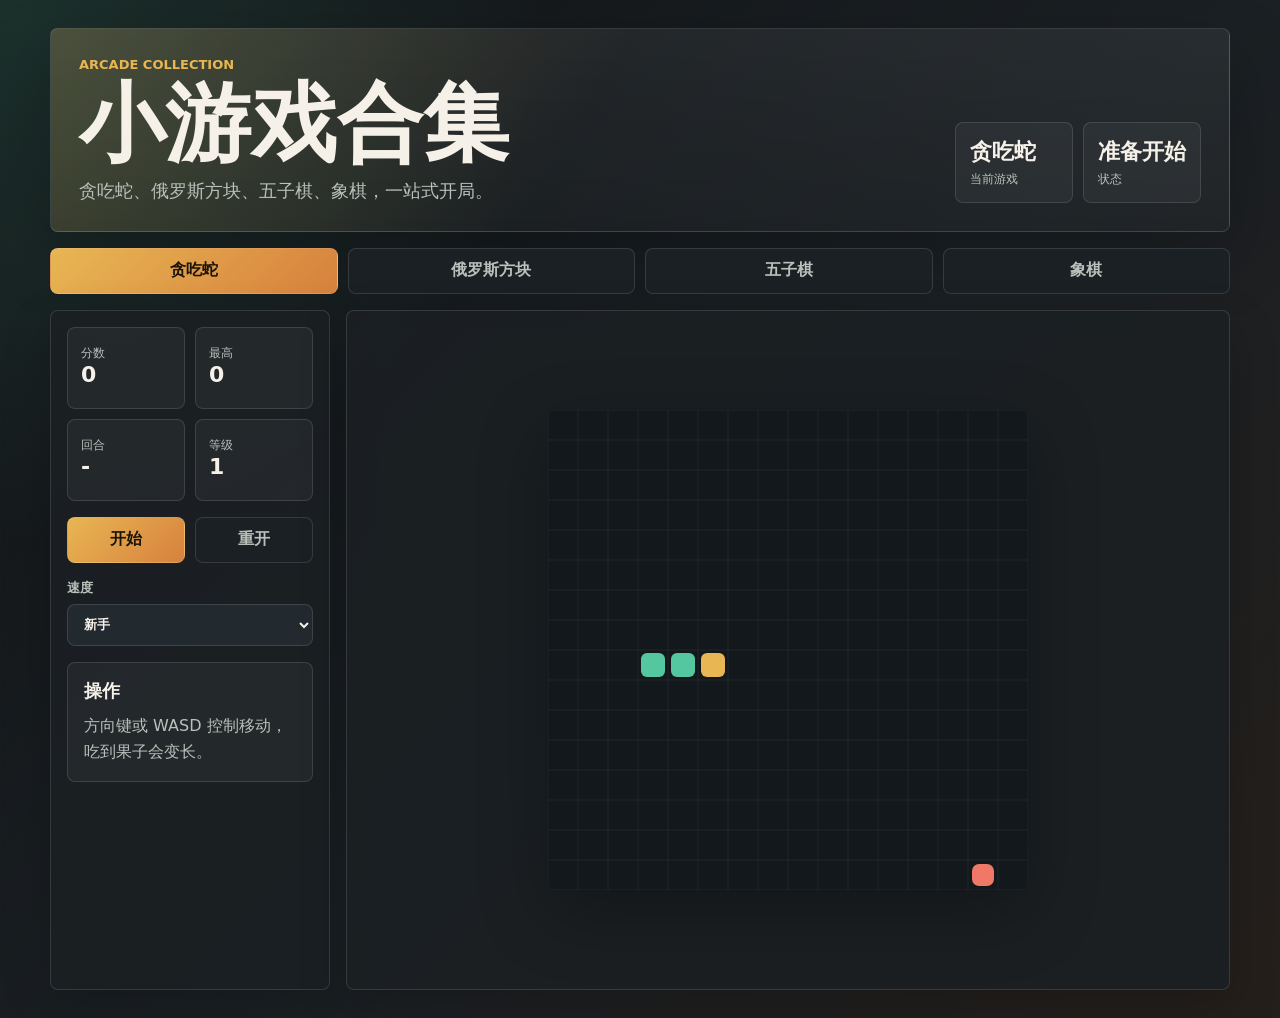
==== android/app/src/main/assets/index.html @ adc2804f "Build mini games Android APK workflow" ====
<!doctype html>
<html lang="zh-CN">
  <head>
    <meta charset="UTF-8" />
    <meta name="viewport" content="width=device-width, initial-scale=1.0" />
    <title>小游戏合集</title>
    <link rel="stylesheet" href="styles.css" />
  </head>
  <body>
    <div id="splash" class="splash">
      <img src="assets/logo.jpg" alt="应用 Logo" />
      <div class="splash-title">
        <span>润</span><span>杰</span><span>的</span><span>小</span><span>游</span><span>戏</span>
      </div>
    </div>

    <main class="app-shell">
      <section class="hero">
        <div>
          <p class="eyebrow">Arcade Collection</p>
          <h1>小游戏合集</h1>
          <p class="subtitle">贪吃蛇、俄罗斯方块、五子棋、象棋，一站式开局。</p>
        </div>
        <div class="hero-stats">
          <div><span id="gameLabel">贪吃蛇</span><small>当前游戏</small></div>
          <div><span id="statusLabel">准备开始</span><small>状态</small></div>
        </div>
      </section>

      <nav class="game-tabs" aria-label="游戏列表">
        <button class="tab active" data-game="snake">贪吃蛇</button>
        <button class="tab" data-game="tetris">俄罗斯方块</button>
        <button class="tab" data-game="gomoku">五子棋</button>
        <button class="tab" data-game="xiangqi">象棋</button>
      </nav>

      <section class="stage">
        <aside class="side-panel">
          <div class="score-grid">
            <div>
              <small>分数</small>
              <strong id="score">0</strong>
            </div>
            <div>
              <small>最高</small>
              <strong id="best">0</strong>
            </div>
            <div>
              <small>回合</small>
              <strong id="turn">-</strong>
            </div>
            <div>
              <small>等级</small>
              <strong id="level">1</strong>
            </div>
          </div>

          <div class="controls">
            <button id="startBtn" class="primary">开始</button>
            <button id="resetBtn">重开</button>
          </div>

          <div class="settings">
            <label id="speedControl">
              <span>速度</span>
              <select id="snakeSpeed">
                <option value="240" selected>新手</option>
                <option value="180">中速</option>
                <option value="125">高速</option>
                <option value="85">极限</option>
              </select>
            </label>
            <label id="modeControl">
              <span>模式</span>
              <select id="battleMode">
                <option value="human">双人对战</option>
                <option value="ai" selected>人机对战</option>
              </select>
            </label>
            <label id="difficultyControl">
              <span>难度</span>
              <select id="aiLevel">
                <option value="beginner">新手</option>
                <option value="medium" selected>中级</option>
                <option value="master">大师</option>
              </select>
            </label>
          </div>

          <div class="help">
            <h2 id="helpTitle">操作</h2>
            <p id="helpText">方向键或 WASD 控制移动，吃到果子会变长。</p>
          </div>
        </aside>

        <section class="game-area">
          <canvas id="snakeCanvas" width="480" height="480" class="game-canvas active"></canvas>
          <div id="tetrisWrap" class="tetris-wrap">
            <canvas id="tetrisCanvas" width="300" height="600" class="game-canvas"></canvas>
            <aside class="next-panel">
              <small>下一个</small>
              <canvas id="nextCanvas" width="150" height="150"></canvas>
            </aside>
          </div>
          <canvas id="gomokuCanvas" width="560" height="560" class="game-canvas"></canvas>
          <div id="xiangqiBoard" class="xiangqi-board" aria-label="中国象棋棋盘"></div>
          <button id="fallBtn" class="fall-btn">下落</button>
        </section>
      </section>
    </main>

    <div id="resultModal" class="modal" role="dialog" aria-modal="true" aria-labelledby="modalTitle">
      <div class="modal-card">
        <p class="eyebrow">本局结束</p>
        <h2 id="modalTitle">游戏结束</h2>
        <p id="modalMessage">本局已经无法继续进行。</p>
        <button id="modalRestart" class="primary">重开本局</button>
      </div>
    </div>

    <script src="vendor/xqwlight/position.js"></script>
    <script src="vendor/xqwlight/search.js"></script>
    <script src="vendor/xqwlight/book.js"></script>
    <script src="vendor/xqwlight/cchess.js"></script>
    <script src="app.js"></script>
  </body>
</html>
---- android/app/src/main/assets/styles.css ----
:root {
  color-scheme: dark;
  --bg: #111416;
  --panel: #1b2024;
  --panel-2: #232a2f;
  --text: #f5f1e8;
  --muted: #b9c1bb;
  --line: rgba(255, 255, 255, 0.12);
  --gold: #e8b653;
  --jade: #54c7a0;
  --coral: #ef7866;
  --ink: #151515;
}

* {
  box-sizing: border-box;
}

body {
  margin: 0;
  min-height: 100vh;
  font-family:
    Inter, "Microsoft YaHei", "PingFang SC", system-ui, -apple-system, sans-serif;
  background:
    radial-gradient(circle at top left, rgba(84, 199, 160, 0.16), transparent 34rem),
    linear-gradient(135deg, #111416 0%, #1b2024 55%, #251f1b 100%);
  color: var(--text);
}

.splash {
  position: fixed;
  inset: 0;
  z-index: 50;
  display: grid;
  place-items: center;
  align-content: center;
  gap: 22px;
  background: #111416;
  animation: splashExit 0.7s ease 5.3s forwards;
}

.splash img {
  width: min(46vw, 230px);
  aspect-ratio: 1;
  border-radius: 28px;
  object-fit: cover;
  opacity: 0;
  transform: scale(0.92);
  animation: logoAppear 2.6s ease forwards;
  box-shadow: 0 26px 90px rgba(0, 0, 0, 0.46);
}

.splash-title {
  display: flex;
  gap: 6px;
  font-size: clamp(28px, 8vw, 48px);
  font-weight: 950;
  color: var(--gold);
}

.splash-title span {
  opacity: 0;
  transform: translateY(56px) scale(0.92);
  animation: titleHop 0.72s cubic-bezier(0.2, 1.4, 0.28, 1) forwards;
}

.splash-title span:nth-child(1) { animation-delay: 2.25s; }
.splash-title span:nth-child(2) { animation-delay: 2.45s; }
.splash-title span:nth-child(3) { animation-delay: 2.65s; }
.splash-title span:nth-child(4) { animation-delay: 2.85s; }
.splash-title span:nth-child(5) { animation-delay: 3.05s; }
.splash-title span:nth-child(6) { animation-delay: 3.25s; }

@keyframes logoAppear {
  0% { opacity: 0; transform: scale(0.86); filter: blur(8px); }
  100% { opacity: 1; transform: scale(1); filter: blur(0); }
}

@keyframes titleHop {
  0% { opacity: 0; transform: translateY(56px) scale(0.92); }
  68% { opacity: 1; transform: translateY(-8px) scale(1.05); }
  100% { opacity: 1; transform: translateY(0) scale(1); }
}

@keyframes splashExit {
  to { opacity: 0; visibility: hidden; pointer-events: none; }
}

button {
  border: 0;
  color: inherit;
  font: inherit;
  cursor: pointer;
}

.app-shell {
  width: min(1180px, calc(100% - 32px));
  margin: 0 auto;
  padding: 28px 0;
}

.hero {
  display: flex;
  align-items: end;
  justify-content: space-between;
  gap: 24px;
  min-height: 176px;
  padding: 28px;
  border: 1px solid var(--line);
  border-radius: 8px;
  background:
    linear-gradient(120deg, rgba(232, 182, 83, 0.18), transparent 45%),
    linear-gradient(180deg, rgba(255, 255, 255, 0.06), rgba(255, 255, 255, 0.02));
  box-shadow: 0 24px 70px rgba(0, 0, 0, 0.24);
}

.eyebrow {
  margin: 0 0 10px;
  color: var(--gold);
  font-size: 13px;
  font-weight: 800;
  text-transform: uppercase;
}

h1 {
  margin: 0;
  font-size: clamp(42px, 8vw, 86px);
  line-height: 0.96;
}

.subtitle {
  max-width: 620px;
  margin: 14px 0 0;
  color: var(--muted);
  font-size: 18px;
}

.hero-stats {
  display: grid;
  grid-template-columns: repeat(2, minmax(118px, 1fr));
  gap: 10px;
}

.hero-stats div,
.score-grid div,
.help {
  border: 1px solid var(--line);
  border-radius: 8px;
  background: rgba(255, 255, 255, 0.045);
}

.hero-stats div {
  padding: 14px;
}

.hero-stats span,
.score-grid strong {
  display: block;
  font-size: 22px;
  font-weight: 850;
}

small {
  display: block;
  margin-top: 4px;
  color: var(--muted);
  font-size: 12px;
}

.game-tabs {
  display: grid;
  grid-template-columns: repeat(4, 1fr);
  gap: 10px;
  margin: 16px 0;
}

.tab,
.controls button {
  min-height: 46px;
  border: 1px solid var(--line);
  border-radius: 8px;
  background: var(--panel);
  color: var(--muted);
  font-weight: 750;
  transition: transform 0.16s ease, background 0.16s ease, color 0.16s ease;
}

.tab:hover,
.controls button:hover {
  transform: translateY(-1px);
  color: var(--text);
}

.tab.active,
.controls .primary {
  background: linear-gradient(135deg, var(--gold), #d7813d);
  color: #1b1408;
}

.stage {
  display: grid;
  grid-template-columns: 280px 1fr;
  gap: 16px;
  align-items: stretch;
}

.side-panel,
.game-area {
  border: 1px solid var(--line);
  border-radius: 8px;
  background: rgba(27, 32, 36, 0.86);
  box-shadow: 0 18px 50px rgba(0, 0, 0, 0.2);
}

.side-panel {
  padding: 16px;
}

.score-grid {
  display: grid;
  grid-template-columns: repeat(2, 1fr);
  gap: 10px;
}

.score-grid div {
  min-height: 82px;
  padding: 13px;
}

.controls {
  display: grid;
  grid-template-columns: 1fr 1fr;
  gap: 10px;
  margin: 16px 0;
}

.settings {
  display: grid;
  gap: 10px;
  margin-bottom: 16px;
}

.settings label {
  display: grid;
  gap: 7px;
  color: var(--muted);
  font-size: 13px;
  font-weight: 750;
}

.settings select {
  width: 100%;
  min-height: 42px;
  border: 1px solid var(--line);
  border-radius: 8px;
  background: var(--panel-2);
  color: var(--text);
  padding: 0 12px;
  font: inherit;
}

.settings .hidden {
  display: none;
}

.help {
  padding: 16px;
}

.help h2 {
  margin: 0 0 10px;
  font-size: 18px;
}

.help p {
  margin: 0;
  color: var(--muted);
  line-height: 1.65;
}

.game-area {
  position: relative;
  display: grid;
  place-items: center;
  min-height: 680px;
  padding: 22px;
  overflow: auto;
}

.fall-btn {
  display: none;
  position: absolute;
  right: 24px;
  bottom: 24px;
  min-width: 86px;
  min-height: 52px;
  border-radius: 8px;
  background: linear-gradient(135deg, var(--jade), #2e9d80);
  color: #081713;
  font-weight: 900;
  box-shadow: 0 14px 34px rgba(0, 0, 0, 0.28);
}

.fall-btn.show {
  display: block;
}

.game-canvas {
  display: none;
  max-width: 100%;
  height: auto;
  border-radius: 8px;
  background: #101416;
  box-shadow: inset 0 0 0 1px var(--line), 0 22px 70px rgba(0, 0, 0, 0.28);
}

.game-canvas.active,
.xiangqi-board.active,
.tetris-wrap.active {
  display: block;
}

.tetris-wrap {
  display: none;
  grid-template-columns: auto 170px;
  gap: 18px;
  align-items: start;
}

.tetris-wrap.active {
  display: grid;
}

.tetris-wrap .game-canvas {
  display: block;
}

.next-panel {
  border: 1px solid var(--line);
  border-radius: 8px;
  background: rgba(255, 255, 255, 0.045);
  padding: 14px;
}

.next-panel small {
  margin: 0 0 10px;
  color: var(--gold);
  font-weight: 850;
}

#nextCanvas {
  width: 100%;
  height: auto;
  border-radius: 8px;
  background: #101416;
  box-shadow: inset 0 0 0 1px var(--line);
}

.xiangqi-board {
  display: none;
  position: relative;
  width: min(640px, 88vw);
  aspect-ratio: 9 / 10;
  border: 3px solid #4a2a17;
  border-radius: 8px;
  background: #d7a35d;
  box-shadow: inset 0 0 0 8px rgba(93, 50, 22, 0.12), 0 24px 70px rgba(0, 0, 0, 0.24);
}

.x-line {
  position: absolute;
  background: rgba(64, 35, 18, 0.72);
  pointer-events: none;
}

.x-river {
  position: absolute;
  left: 0;
  right: 0;
  top: 45%;
  height: 10%;
  display: grid;
  place-items: center;
  color: rgba(72, 37, 17, 0.56);
  font-size: clamp(22px, 5vw, 42px);
  font-weight: 900;
  pointer-events: none;
}

.piece {
  position: absolute;
  display: grid;
  place-items: center;
  width: 8.5%;
  aspect-ratio: 1;
  transform: translate(-50%, -50%);
  border-radius: 50%;
  border: 2px solid #5b321c;
  background: #f6ddaf;
  color: #1c1712;
  font-size: clamp(16px, 3.4vw, 28px);
  font-weight: 900;
  box-shadow: 0 5px 0 rgba(81, 43, 20, 0.35), 0 14px 26px rgba(35, 20, 12, 0.2);
}

.piece.red {
  color: #c92620;
}

.piece.selected {
  outline: 4px solid rgba(84, 199, 160, 0.88);
}

.modal {
  position: fixed;
  inset: 0;
  z-index: 20;
  display: none;
  place-items: center;
  padding: 22px;
  background: rgba(10, 12, 14, 0.72);
  backdrop-filter: blur(10px);
}

.modal.show {
  display: grid;
}

.modal-card {
  width: min(420px, 100%);
  border: 1px solid var(--line);
  border-radius: 8px;
  background: linear-gradient(180deg, #232a2f, #171b1f);
  padding: 26px;
  box-shadow: 0 28px 90px rgba(0, 0, 0, 0.42);
  text-align: center;
}

.modal-card h2 {
  margin: 6px 0 12px;
  font-size: 32px;
}

.modal-card p {
  margin: 0 0 18px;
  color: var(--muted);
  line-height: 1.65;
}

.modal-card button {
  width: 100%;
  min-height: 48px;
  border-radius: 8px;
  background: linear-gradient(135deg, var(--gold), #d7813d);
  color: #1b1408;
  font-weight: 850;
}

@media (max-width: 860px) {
  .app-shell {
    width: min(100% - 20px, 680px);
    padding: 10px 0 20px;
  }

  .hero,
  .stage {
    grid-template-columns: 1fr;
  }

  .hero {
    display: block;
    padding: 22px;
  }

  .hero-stats {
    margin-top: 18px;
  }

  .game-tabs {
    grid-template-columns: repeat(2, 1fr);
  }

  .game-area {
    min-height: 420px;
    padding: 12px;
  }

  .fall-btn {
    right: 16px;
    bottom: 16px;
  }

  .tetris-wrap {
    grid-template-columns: 1fr;
  }

  .next-panel {
    width: min(180px, 100%);
    margin: 0 auto;
  }
}
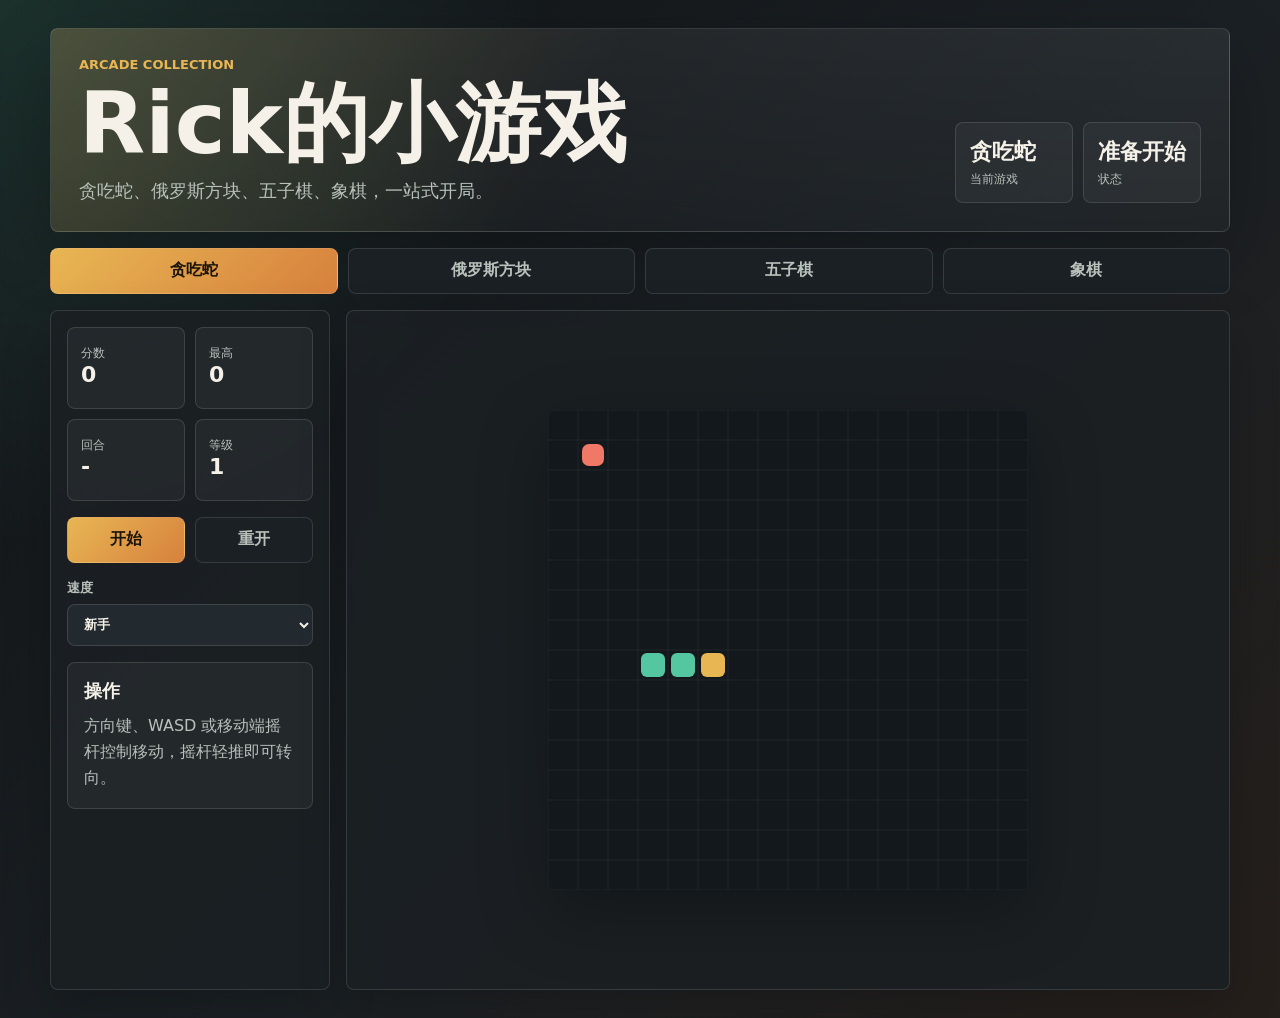
==== commit e4157a9b: "Improve mobile controls and xiangqi board" ====
--- a/android/app/src/main/assets/index.html
+++ b/android/app/src/main/assets/index.html
@@ -3,14 +3,16 @@
   <head>
     <meta charset="UTF-8" />
     <meta name="viewport" content="width=device-width, initial-scale=1.0" />
-    <title>小游戏合集</title>
+    <title>Rick的小游戏</title>
     <link rel="stylesheet" href="styles.css" />
   </head>
   <body>
     <div id="splash" class="splash">
-      <img src="assets/logo.jpg" alt="应用 Logo" />
+      <div class="splash-logo-wrap">
+        <img src="assets/logo.jpg" alt="Rick的小游戏 Logo" />
+      </div>
       <div class="splash-title">
-        <span>润</span><span>杰</span><span>的</span><span>小</span><span>游</span><span>戏</span>
+        <span>R</span><span>i</span><span>c</span><span>k</span><span>的</span><span>小游戏</span>
       </div>
     </div>
 
@@ -18,7 +20,7 @@
       <section class="hero">
         <div>
           <p class="eyebrow">Arcade Collection</p>
-          <h1>小游戏合集</h1>
+          <h1>Rick的小游戏</h1>
           <p class="subtitle">贪吃蛇、俄罗斯方块、五子棋、象棋，一站式开局。</p>
         </div>
         <div class="hero-stats">
@@ -89,7 +91,7 @@
 
           <div class="help">
             <h2 id="helpTitle">操作</h2>
-            <p id="helpText">方向键或 WASD 控制移动，吃到果子会变长。</p>
+            <p id="helpText">方向键、WASD 或摇杆控制移动，吃到果子会变长。</p>
           </div>
         </aside>
 
@@ -104,7 +106,18 @@
           </div>
           <canvas id="gomokuCanvas" width="560" height="560" class="game-canvas"></canvas>
           <div id="xiangqiBoard" class="xiangqi-board" aria-label="中国象棋棋盘"></div>
-          <button id="fallBtn" class="fall-btn">下落</button>
+
+          <div id="snakeStick" class="joystick" aria-label="贪吃蛇方向摇杆">
+            <div class="joystick-base">
+              <div id="joystickKnob" class="joystick-knob"></div>
+            </div>
+          </div>
+
+          <div id="tetrisControls" class="tetris-controls" aria-label="俄罗斯方块移动控制">
+            <button id="tetrisLeft" type="button">左</button>
+            <button id="fallBtn" type="button">下落</button>
+            <button id="tetrisRight" type="button">右</button>
+          </div>
         </section>
       </section>
     </main>
--- a/android/app/src/main/assets/styles.css
+++ b/android/app/src/main/assets/styles.css
@@ -34,28 +34,39 @@
   display: grid;
   place-items: center;
   align-content: center;
-  gap: 22px;
-  background: #111416;
+  gap: 18px;
+  background: #fff;
   animation: splashExit 0.7s ease 5.3s forwards;
 }
 
-.splash img {
+.splash-logo-wrap {
   width: min(46vw, 230px);
   aspect-ratio: 1;
-  border-radius: 28px;
-  object-fit: cover;
+  display: grid;
+  place-items: center;
+  border-radius: 30px;
+  background: #fff;
   opacity: 0;
   transform: scale(0.92);
   animation: logoAppear 2.6s ease forwards;
-  box-shadow: 0 26px 90px rgba(0, 0, 0, 0.46);
+  box-shadow: 0 18px 52px rgba(22, 24, 28, 0.08);
+}
+
+.splash img {
+  width: 100%;
+  height: 100%;
+  border-radius: 28px;
+  object-fit: cover;
 }
 
 .splash-title {
   display: flex;
-  gap: 6px;
-  font-size: clamp(28px, 8vw, 48px);
+  align-items: baseline;
+  gap: 5px;
+  font-size: clamp(28px, 8vw, 46px);
   font-weight: 950;
-  color: var(--gold);
+  color: #16181c;
+  letter-spacing: 0;
 }
 
 .splash-title span {
@@ -288,21 +299,84 @@
 }
 
 .fall-btn {
+  min-width: 88px;
+}
+
+.joystick,
+.tetris-controls {
   display: none;
+  min-width: 86px;
+}
+
+.joystick.show {
+  display: grid;
+}
+
+.joystick {
   position: absolute;
-  right: 24px;
+  left: 24px;
   bottom: 24px;
-  min-width: 86px;
+  width: 126px;
+  aspect-ratio: 1;
+  place-items: center;
+  touch-action: none;
+  user-select: none;
+}
+
+.joystick-base {
+  position: relative;
+  width: 112px;
+  aspect-ratio: 1;
+  border: 1px solid rgba(255, 255, 255, 0.28);
+  border-radius: 50%;
+  background:
+    radial-gradient(circle at 50% 50%, rgba(255, 255, 255, 0.18), rgba(255, 255, 255, 0.05) 62%, rgba(255, 255, 255, 0.12));
+  box-shadow: 0 16px 36px rgba(0, 0, 0, 0.34);
+  backdrop-filter: blur(10px);
+}
+
+.joystick-knob {
+  position: absolute;
+  left: 50%;
+  top: 50%;
+  width: 48px;
+  aspect-ratio: 1;
+  border-radius: 50%;
+  transform: translate(-50%, -50%);
+  background: linear-gradient(135deg, var(--gold), #f6d48a);
+  box-shadow: 0 8px 18px rgba(0, 0, 0, 0.28);
+  transition: transform 0.08s ease;
+}
+
+.tetris-controls.show {
+  display: grid;
+}
+
+.tetris-controls {
+  position: absolute;
+  left: 50%;
+  bottom: 18px;
+  transform: translateX(-50%);
+  grid-template-columns: repeat(3, minmax(74px, 1fr));
+  gap: 10px;
+  width: min(320px, calc(100% - 28px));
+}
+
+.tetris-controls button {
   min-height: 52px;
   border-radius: 8px;
+  background: rgba(255, 255, 255, 0.12);
+  color: #081713;
+  color: var(--text);
+  font-weight: 900;
+  border: 1px solid rgba(255, 255, 255, 0.18);
+  box-shadow: 0 14px 34px rgba(0, 0, 0, 0.28);
+  backdrop-filter: blur(10px);
+}
+
+.tetris-controls #fallBtn {
   background: linear-gradient(135deg, var(--jade), #2e9d80);
   color: #081713;
-  font-weight: 900;
-  box-shadow: 0 14px 34px rgba(0, 0, 0, 0.28);
-}
-
-.fall-btn.show {
-  display: block;
 }
 
 .game-canvas {
@@ -361,29 +435,38 @@
   position: relative;
   width: min(640px, 88vw);
   aspect-ratio: 9 / 10;
-  border: 3px solid #4a2a17;
-  border-radius: 8px;
-  background: #d7a35d;
-  box-shadow: inset 0 0 0 8px rgba(93, 50, 22, 0.12), 0 24px 70px rgba(0, 0, 0, 0.24);
+  border: 5px solid #2e2118;
+  border-radius: 8px;
+  background:
+    linear-gradient(90deg, rgba(255, 228, 156, 0.22), transparent 9%, transparent 91%, rgba(102, 63, 29, 0.18)),
+    linear-gradient(180deg, #e5b86c, #d9a157 48%, #e2ae62);
+  box-shadow:
+    inset 0 0 0 9px rgba(85, 48, 22, 0.12),
+    inset 0 0 42px rgba(90, 52, 18, 0.18),
+    0 24px 70px rgba(0, 0, 0, 0.24);
+  overflow: visible;
 }
 
 .x-line {
   position: absolute;
-  background: rgba(64, 35, 18, 0.72);
+  background: rgba(69, 42, 22, 0.78);
   pointer-events: none;
 }
 
 .x-river {
   position: absolute;
-  left: 0;
-  right: 0;
+  left: 7%;
+  right: 7%;
   top: 45%;
   height: 10%;
   display: grid;
   place-items: center;
-  color: rgba(72, 37, 17, 0.56);
-  font-size: clamp(22px, 5vw, 42px);
+  border-top: 4px solid rgba(69, 42, 22, 0.72);
+  border-bottom: 4px solid rgba(69, 42, 22, 0.72);
+  color: rgba(89, 54, 26, 0.52);
+  font-size: clamp(22px, 5vw, 40px);
   font-weight: 900;
+  letter-spacing: 0;
   pointer-events: none;
 }
 
@@ -391,16 +474,18 @@
   position: absolute;
   display: grid;
   place-items: center;
-  width: 8.5%;
+  width: clamp(32px, 8.1%, 58px);
   aspect-ratio: 1;
   transform: translate(-50%, -50%);
   border-radius: 50%;
-  border: 2px solid #5b321c;
-  background: #f6ddaf;
+  border: 4px solid #6f3d20;
+  background: radial-gradient(circle at 35% 28%, #fff2c6, #f2d18e 70%, #d9a962);
   color: #1c1712;
-  font-size: clamp(16px, 3.4vw, 28px);
+  font-size: clamp(17px, 3.3vw, 28px);
   font-weight: 900;
-  box-shadow: 0 5px 0 rgba(81, 43, 20, 0.35), 0 14px 26px rgba(35, 20, 12, 0.2);
+  box-shadow: 0 5px 0 rgba(68, 36, 18, 0.5), 0 13px 24px rgba(35, 20, 12, 0.28);
+  z-index: 2;
+  touch-action: manipulation;
 }
 
 .piece.red {
@@ -408,7 +493,8 @@
 }
 
 .piece.selected {
-  outline: 4px solid rgba(84, 199, 160, 0.88);
+  outline: 4px solid rgba(84, 199, 160, 0.92);
+  outline-offset: 3px;
 }
 
 .modal {
@@ -485,9 +571,18 @@
     padding: 12px;
   }
 
-  .fall-btn {
-    right: 16px;
-    bottom: 16px;
+  .joystick {
+    left: 14px;
+    bottom: 14px;
+    width: 110px;
+  }
+
+  .joystick-base {
+    width: 100px;
+  }
+
+  .joystick-knob {
+    width: 42px;
   }
 
   .tetris-wrap {
@@ -498,4 +593,15 @@
     width: min(180px, 100%);
     margin: 0 auto;
   }
-}
+
+  .xiangqi-board {
+    width: min(94vw, 620px);
+  }
+}
+
+@media (pointer: fine) and (min-width: 861px) {
+  .joystick.show,
+  .tetris-controls.show {
+    display: none;
+  }
+}
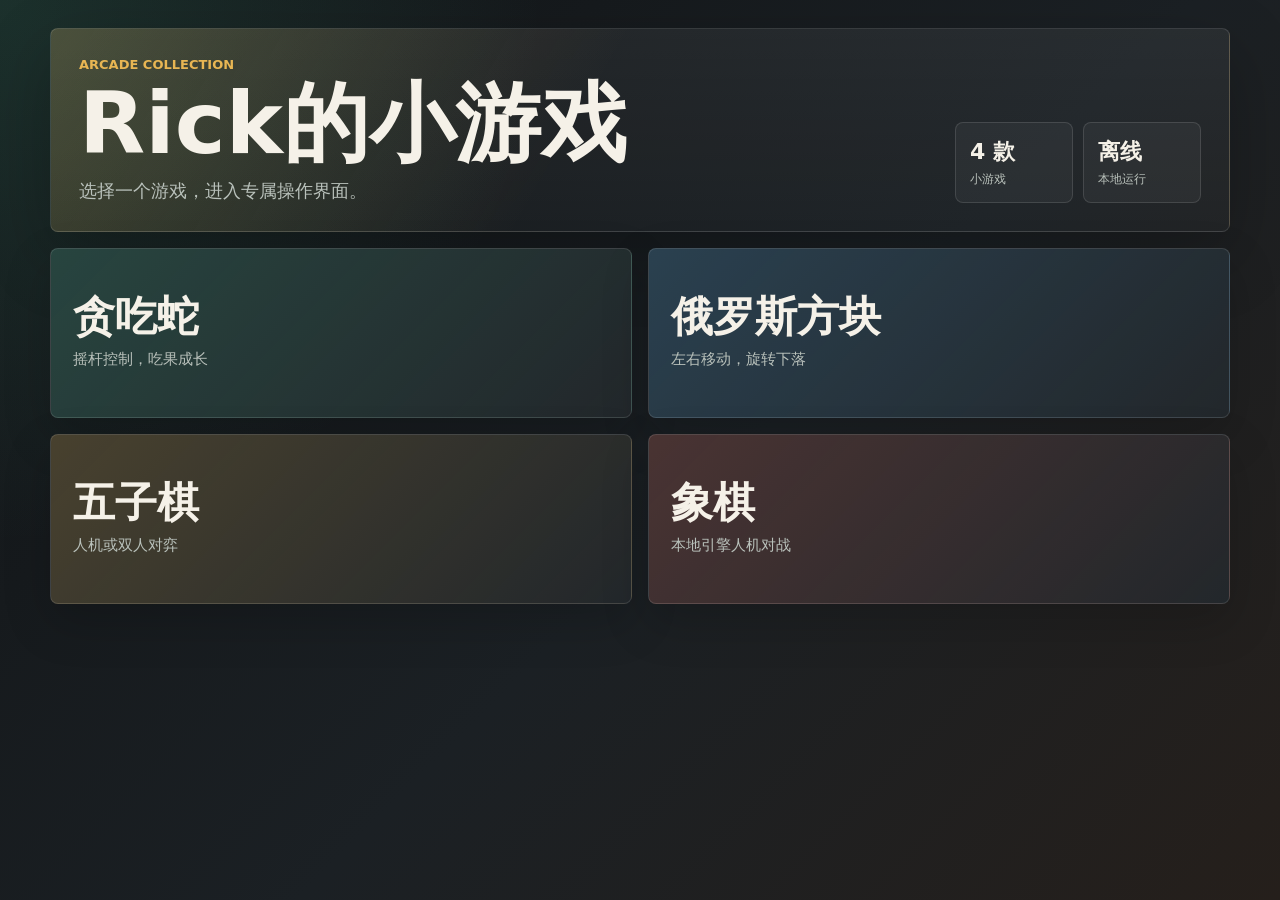
==== commit 7cdaf918: "Split Android app into home and game screens" ====
--- a/android/app/src/main/assets/index.html
+++ b/android/app/src/main/assets/index.html
@@ -17,10 +17,53 @@
     </div>
 
     <main class="app-shell">
-      <section class="hero">
+      <section id="homeScreen" class="home-screen active">
+        <section class="hero">
+          <div>
+            <p class="eyebrow">Arcade Collection</p>
+            <h1>Rick的小游戏</h1>
+            <p class="subtitle">选择一个游戏，进入专属操作界面。</p>
+          </div>
+          <div class="hero-stats">
+            <div><span>4 款</span><small>小游戏</small></div>
+            <div><span>离线</span><small>本地运行</small></div>
+          </div>
+        </section>
+
+        <section class="game-menu" aria-label="游戏大厅">
+          <button class="game-choice snake-choice" data-game="snake">
+            <strong>贪吃蛇</strong>
+            <span>摇杆控制，吃果成长</span>
+          </button>
+          <button class="game-choice tetris-choice" data-game="tetris">
+            <strong>俄罗斯方块</strong>
+            <span>左右移动，旋转下落</span>
+          </button>
+          <button class="game-choice gomoku-choice" data-game="gomoku">
+            <strong>五子棋</strong>
+            <span>人机或双人对弈</span>
+          </button>
+          <button class="game-choice xiangqi-choice" data-game="xiangqi">
+            <strong>象棋</strong>
+            <span>本地引擎人机对战</span>
+          </button>
+        </section>
+      </section>
+
+      <section id="gameScreen" class="game-screen">
+        <section class="game-header">
+          <button id="backHomeBtn" class="back-btn" type="button">返回主界面</button>
+          <div>
+            <p class="eyebrow">Now Playing</p>
+            <h1 id="gameTitle">贪吃蛇</h1>
+          </div>
+          <button id="topResetBtn" class="back-btn" type="button">重开</button>
+        </section>
+
+        <section class="hero compact-hero">
         <div>
           <p class="eyebrow">Arcade Collection</p>
-          <h1>Rick的小游戏</h1>
+          <h1>游戏状态</h1>
           <p class="subtitle">贪吃蛇、俄罗斯方块、五子棋、象棋，一站式开局。</p>
         </div>
         <div class="hero-stats">
@@ -28,13 +71,6 @@
           <div><span id="statusLabel">准备开始</span><small>状态</small></div>
         </div>
       </section>
-
-      <nav class="game-tabs" aria-label="游戏列表">
-        <button class="tab active" data-game="snake">贪吃蛇</button>
-        <button class="tab" data-game="tetris">俄罗斯方块</button>
-        <button class="tab" data-game="gomoku">五子棋</button>
-        <button class="tab" data-game="xiangqi">象棋</button>
-      </nav>
 
       <section class="stage">
         <aside class="side-panel">
@@ -120,6 +156,7 @@
           </div>
         </section>
       </section>
+      </section>
     </main>
 
     <div id="resultModal" class="modal" role="dialog" aria-modal="true" aria-labelledby="modalTitle">
--- a/android/app/src/main/assets/styles.css
+++ b/android/app/src/main/assets/styles.css
@@ -108,6 +108,95 @@
   width: min(1180px, calc(100% - 32px));
   margin: 0 auto;
   padding: 28px 0;
+}
+
+.home-screen,
+.game-screen {
+  display: none;
+}
+
+.home-screen.active,
+.game-screen.active {
+  display: block;
+}
+
+.game-menu {
+  display: grid;
+  grid-template-columns: repeat(2, minmax(0, 1fr));
+  gap: 16px;
+  margin-top: 16px;
+}
+
+.game-choice {
+  min-height: 170px;
+  border: 1px solid var(--line);
+  border-radius: 8px;
+  background:
+    linear-gradient(135deg, rgba(255, 255, 255, 0.08), rgba(255, 255, 255, 0.02)),
+    var(--panel);
+  color: var(--text);
+  padding: 22px;
+  text-align: left;
+  box-shadow: 0 18px 48px rgba(0, 0, 0, 0.18);
+  transition: transform 0.16s ease, border-color 0.16s ease, background 0.16s ease;
+}
+
+.game-choice:hover {
+  transform: translateY(-2px);
+  border-color: rgba(232, 182, 83, 0.62);
+}
+
+.game-choice strong {
+  display: block;
+  font-size: clamp(24px, 5vw, 42px);
+  line-height: 1;
+}
+
+.game-choice span {
+  display: block;
+  margin-top: 12px;
+  color: var(--muted);
+  font-size: 15px;
+}
+
+.snake-choice { background: linear-gradient(135deg, rgba(84, 199, 160, 0.22), rgba(255, 255, 255, 0.03)), var(--panel); }
+.tetris-choice { background: linear-gradient(135deg, rgba(102, 194, 255, 0.2), rgba(255, 255, 255, 0.03)), var(--panel); }
+.gomoku-choice { background: linear-gradient(135deg, rgba(232, 182, 83, 0.22), rgba(255, 255, 255, 0.03)), var(--panel); }
+.xiangqi-choice { background: linear-gradient(135deg, rgba(239, 120, 102, 0.22), rgba(255, 255, 255, 0.03)), var(--panel); }
+
+.game-header {
+  display: grid;
+  grid-template-columns: 140px 1fr 100px;
+  align-items: center;
+  gap: 12px;
+  margin-bottom: 12px;
+}
+
+.game-header h1 {
+  font-size: clamp(30px, 6vw, 56px);
+  text-align: center;
+}
+
+.game-header .eyebrow {
+  text-align: center;
+}
+
+.back-btn {
+  min-height: 46px;
+  border: 1px solid var(--line);
+  border-radius: 8px;
+  background: var(--panel);
+  color: var(--text);
+  font-weight: 850;
+}
+
+.compact-hero {
+  min-height: 116px;
+  padding: 18px 22px;
+}
+
+.compact-hero h1 {
+  font-size: clamp(28px, 5vw, 44px);
 }
 
 .hero {
@@ -548,6 +637,38 @@
     padding: 10px 0 20px;
   }
 
+  .game-menu {
+    grid-template-columns: 1fr;
+    gap: 12px;
+  }
+
+  .game-choice {
+    min-height: 118px;
+    padding: 18px;
+  }
+
+  .game-header {
+    grid-template-columns: 1fr 1fr;
+    gap: 10px;
+  }
+
+  .game-header div {
+    grid-column: 1 / -1;
+    grid-row: 1;
+  }
+
+  .game-header h1 {
+    font-size: 34px;
+  }
+
+  .back-btn {
+    grid-row: 2;
+  }
+
+  .compact-hero {
+    display: none;
+  }
+
   .hero,
   .stage {
     grid-template-columns: 1fr;
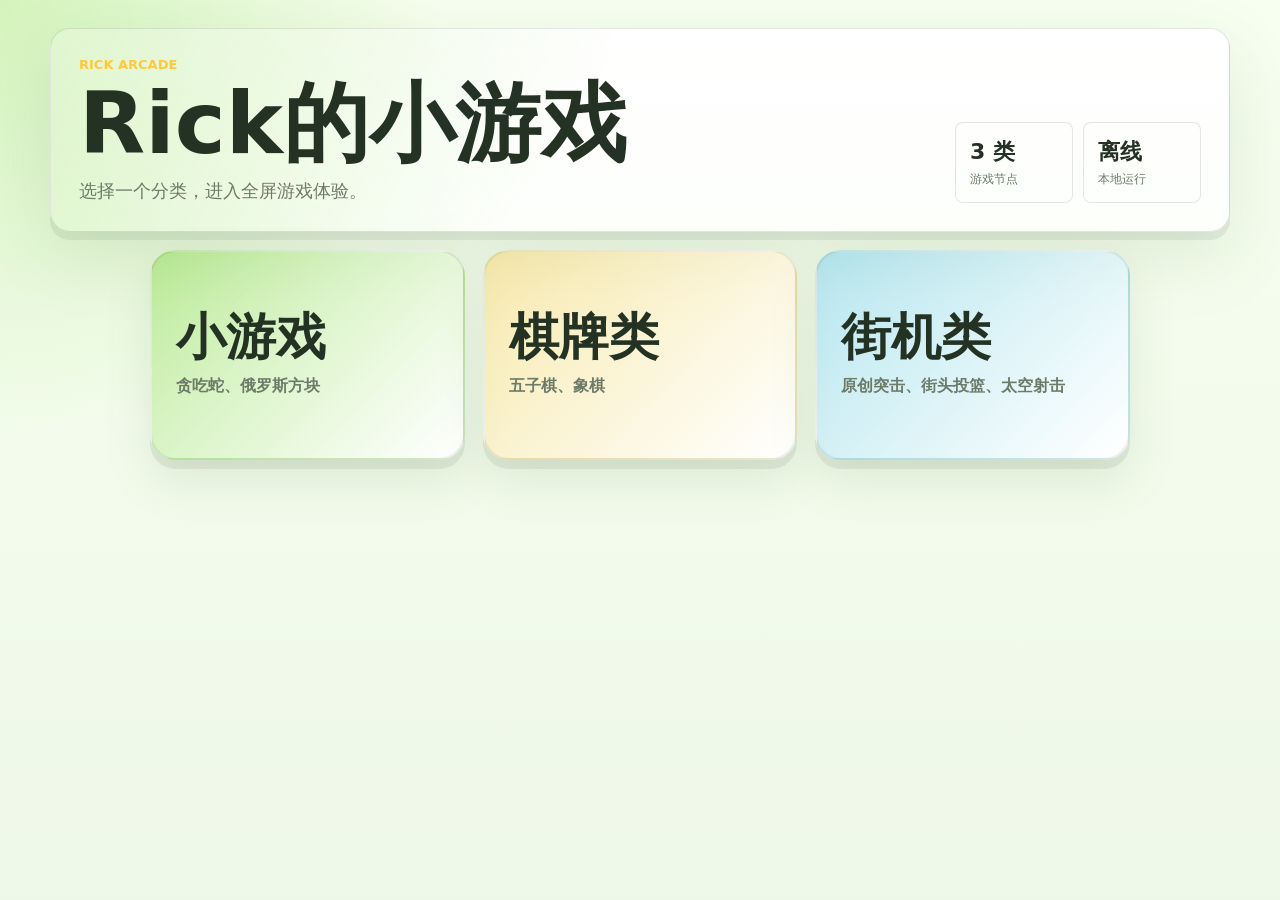
==== commit d1267f6a: "Redesign app flow and category-specific controls" ====
--- a/android/app/src/main/assets/index.html
+++ b/android/app/src/main/assets/index.html
@@ -9,127 +9,92 @@
   <body>
     <div id="splash" class="splash">
       <div class="splash-logo-wrap">
-        <img src="assets/logo.jpg" alt="Rick的小游戏 Logo" />
-      </div>
-      <div class="splash-title">
-        <span>R</span><span>i</span><span>c</span><span>k</span><span>的</span><span>小游戏</span>
+        <img src="assets/logo-transparent.png" alt="Rick的小游戏 Logo" />
       </div>
     </div>
 
     <main class="app-shell">
       <section id="homeScreen" class="home-screen active">
-        <section class="hero">
+        <section class="hero home-hero">
           <div>
-            <p class="eyebrow">Arcade Collection</p>
+            <p class="eyebrow">Rick Arcade</p>
             <h1>Rick的小游戏</h1>
-            <p class="subtitle">选择一个游戏，进入专属操作界面。</p>
+            <p class="subtitle">选择一个分类，进入全屏游戏体验。</p>
           </div>
           <div class="hero-stats">
-            <div><span>4 款</span><small>小游戏</small></div>
+            <div><span>3 类</span><small>游戏节点</small></div>
             <div><span>离线</span><small>本地运行</small></div>
           </div>
         </section>
 
-        <section class="game-menu" aria-label="游戏大厅">
-          <button class="game-choice snake-choice" data-game="snake">
+        <section class="category-menu" aria-label="游戏分类">
+          <button class="category-card mini-card" data-category="mini">
+            <strong>小游戏</strong>
+            <span>贪吃蛇、俄罗斯方块</span>
+          </button>
+          <button class="category-card board-card" data-category="board">
+            <strong>棋牌类</strong>
+            <span>五子棋、象棋</span>
+          </button>
+          <button class="category-card arcade-card" data-category="arcade">
+            <strong>街机类</strong>
+            <span>原创突击、街头投篮、太空射击</span>
+          </button>
+        </section>
+      </section>
+
+      <section id="libraryScreen" class="library-screen">
+        <header class="library-header">
+          <button id="libraryBackBtn" class="ghost-btn" type="button">返回主页</button>
+          <div>
+            <p class="eyebrow">Choose Game</p>
+            <h1 id="categoryTitle">小游戏</h1>
+          </div>
+        </header>
+        <section id="gameMenu" class="game-menu" aria-label="游戏列表">
+          <button class="game-choice snake-choice" data-game="snake" data-category="mini">
             <strong>贪吃蛇</strong>
             <span>摇杆控制，吃果成长</span>
           </button>
-          <button class="game-choice tetris-choice" data-game="tetris">
+          <button class="game-choice tetris-choice" data-game="tetris" data-category="mini">
             <strong>俄罗斯方块</strong>
             <span>左右移动，旋转下落</span>
           </button>
-          <button class="game-choice gomoku-choice" data-game="gomoku">
+          <button class="game-choice gomoku-choice" data-game="gomoku" data-category="board">
             <strong>五子棋</strong>
             <span>人机或双人对弈</span>
           </button>
-          <button class="game-choice xiangqi-choice" data-game="xiangqi">
+          <button class="game-choice xiangqi-choice" data-game="xiangqi" data-category="board">
             <strong>象棋</strong>
             <span>本地引擎人机对战</span>
           </button>
+          <button class="game-choice shooter-choice" data-game="shooter" data-category="arcade">
+            <strong>像素突击</strong>
+            <span>原创横版街机射击</span>
+          </button>
+          <button class="game-choice hoops-choice" data-game="hoops" data-category="arcade">
+            <strong>街头投篮</strong>
+            <span>蓄力投篮，连进加分</span>
+          </button>
+          <button class="game-choice galaxy-choice" data-game="galaxy" data-category="arcade">
+            <strong>银河守卫</strong>
+            <span>移动闪避，连续射击</span>
+          </button>
         </section>
       </section>
 
       <section id="gameScreen" class="game-screen">
-        <section class="game-header">
-          <button id="backHomeBtn" class="back-btn" type="button">返回主界面</button>
+        <header class="play-hud">
           <div>
             <p class="eyebrow">Now Playing</p>
             <h1 id="gameTitle">贪吃蛇</h1>
           </div>
-          <button id="topResetBtn" class="back-btn" type="button">重开</button>
-        </section>
-
-        <section class="hero compact-hero">
-        <div>
-          <p class="eyebrow">Arcade Collection</p>
-          <h1>游戏状态</h1>
-          <p class="subtitle">贪吃蛇、俄罗斯方块、五子棋、象棋，一站式开局。</p>
-        </div>
-        <div class="hero-stats">
-          <div><span id="gameLabel">贪吃蛇</span><small>当前游戏</small></div>
-          <div><span id="statusLabel">准备开始</span><small>状态</small></div>
-        </div>
-      </section>
-
-      <section class="stage">
-        <aside class="side-panel">
-          <div class="score-grid">
-            <div>
-              <small>分数</small>
-              <strong id="score">0</strong>
-            </div>
-            <div>
-              <small>最高</small>
-              <strong id="best">0</strong>
-            </div>
-            <div>
-              <small>回合</small>
-              <strong id="turn">-</strong>
-            </div>
-            <div>
-              <small>等级</small>
-              <strong id="level">1</strong>
-            </div>
-          </div>
-
-          <div class="controls">
-            <button id="startBtn" class="primary">开始</button>
-            <button id="resetBtn">重开</button>
-          </div>
-
-          <div class="settings">
-            <label id="speedControl">
-              <span>速度</span>
-              <select id="snakeSpeed">
-                <option value="240" selected>新手</option>
-                <option value="180">中速</option>
-                <option value="125">高速</option>
-                <option value="85">极限</option>
-              </select>
-            </label>
-            <label id="modeControl">
-              <span>模式</span>
-              <select id="battleMode">
-                <option value="human">双人对战</option>
-                <option value="ai" selected>人机对战</option>
-              </select>
-            </label>
-            <label id="difficultyControl">
-              <span>难度</span>
-              <select id="aiLevel">
-                <option value="beginner">新手</option>
-                <option value="medium" selected>中级</option>
-                <option value="master">大师</option>
-              </select>
-            </label>
-          </div>
-
-          <div class="help">
-            <h2 id="helpTitle">操作</h2>
-            <p id="helpText">方向键、WASD 或摇杆控制移动，吃到果子会变长。</p>
-          </div>
-        </aside>
+          <div class="hud-pills" aria-label="游戏状态">
+            <span id="hudScore">0 分</span>
+            <span id="hudStatus">准备开始</span>
+          </div>
+          <button id="settingsBtn" class="settings-btn" type="button">设置</button>
+        </header>
 
         <section class="game-area">
           <canvas id="snakeCanvas" width="480" height="480" class="game-canvas active"></canvas>
@@ -141,6 +106,9 @@
             </aside>
           </div>
           <canvas id="gomokuCanvas" width="560" height="560" class="game-canvas"></canvas>
+          <canvas id="shooterCanvas" width="720" height="480" class="game-canvas"></canvas>
+          <canvas id="hoopsCanvas" width="560" height="560" class="game-canvas"></canvas>
+          <canvas id="galaxyCanvas" width="560" height="560" class="game-canvas"></canvas>
           <div id="xiangqiBoard" class="xiangqi-board" aria-label="中国象棋棋盘"></div>
 
           <div id="snakeStick" class="joystick" aria-label="贪吃蛇方向摇杆">
@@ -151,13 +119,79 @@
 
           <div id="tetrisControls" class="tetris-controls" aria-label="俄罗斯方块移动控制">
             <button id="tetrisLeft" type="button">左</button>
+            <button id="tetrisRotate" type="button">旋转</button>
+            <button id="tetrisRight" type="button">右</button>
             <button id="fallBtn" type="button">下落</button>
-            <button id="tetrisRight" type="button">右</button>
-          </div>
+          </div>
+
+          <div id="arcadeControls" class="arcade-controls" aria-label="街机游戏控制">
+            <button id="arcadeLeft" type="button">左</button>
+            <button id="arcadeAction" type="button">动作</button>
+            <button id="arcadeRight" type="button">右</button>
+          </div>
+
+          <div id="boardTip" class="board-tip">红方回合</div>
         </section>
       </section>
-      </section>
+
+      <aside class="side-panel utility-panel">
+        <div class="score-grid">
+          <div><small>分数</small><strong id="score">0</strong></div>
+          <div><small>最高</small><strong id="best">0</strong></div>
+          <div><small>回合</small><strong id="turn">-</strong></div>
+          <div><small>等级</small><strong id="level">1</strong></div>
+        </div>
+        <div class="hero-stats hidden-status">
+          <div><span id="gameLabel">贪吃蛇</span><small>当前游戏</small></div>
+          <div><span id="statusLabel">准备开始</span><small>状态</small></div>
+        </div>
+        <div class="controls">
+          <button id="startBtn" class="primary">开始</button>
+          <button id="resetBtn">重开</button>
+        </div>
+        <div class="settings">
+          <label id="speedControl">
+            <span>速度</span>
+            <select id="snakeSpeed">
+              <option value="240" selected>新手</option>
+              <option value="180">中速</option>
+              <option value="125">高速</option>
+              <option value="85">极限</option>
+            </select>
+          </label>
+          <label id="modeControl">
+            <span>模式</span>
+            <select id="battleMode">
+              <option value="human">双人对战</option>
+              <option value="ai" selected>人机对战</option>
+            </select>
+          </label>
+          <label id="difficultyControl">
+            <span>难度</span>
+            <select id="aiLevel">
+              <option value="beginner">新手</option>
+              <option value="medium" selected>中级</option>
+              <option value="master">大师</option>
+            </select>
+          </label>
+        </div>
+        <div class="help">
+          <h2 id="helpTitle">操作</h2>
+          <p id="helpText">方向键、WASD 或摇杆控制移动。</p>
+        </div>
+      </aside>
     </main>
+
+    <div id="settingsModal" class="modal" role="dialog" aria-modal="true" aria-labelledby="settingsTitle">
+      <div class="modal-card">
+        <p class="eyebrow">Paused</p>
+        <h2 id="settingsTitle">游戏设置</h2>
+        <p id="settingsSummary">游戏已暂停。</p>
+        <button id="resumeBtn" class="primary">继续游戏</button>
+        <button id="settingsRestartBtn">重开本局</button>
+        <button id="settingsHomeBtn">返回主页</button>
+      </div>
+    </div>
 
     <div id="resultModal" class="modal" role="dialog" aria-modal="true" aria-labelledby="modalTitle">
       <div class="modal-card">
--- a/android/app/src/main/assets/styles.css
+++ b/android/app/src/main/assets/styles.css
@@ -1,14 +1,15 @@
 :root {
-  color-scheme: dark;
-  --bg: #111416;
-  --panel: #1b2024;
-  --panel-2: #232a2f;
-  --text: #f5f1e8;
-  --muted: #b9c1bb;
-  --line: rgba(255, 255, 255, 0.12);
-  --gold: #e8b653;
-  --jade: #54c7a0;
-  --coral: #ef7866;
+  color-scheme: light;
+  --bg: #f5fbef;
+  --panel: #ffffff;
+  --panel-2: #eef7e8;
+  --text: #243224;
+  --muted: #6d7b69;
+  --line: rgba(36, 50, 36, 0.12);
+  --gold: #ffc83d;
+  --jade: #58cc02;
+  --coral: #ff6b5f;
+  --blue: #1cb0f6;
   --ink: #151515;
 }
 
@@ -22,8 +23,8 @@
   font-family:
     Inter, "Microsoft YaHei", "PingFang SC", system-ui, -apple-system, sans-serif;
   background:
-    radial-gradient(circle at top left, rgba(84, 199, 160, 0.16), transparent 34rem),
-    linear-gradient(135deg, #111416 0%, #1b2024 55%, #251f1b 100%);
+    radial-gradient(circle at top left, rgba(88, 204, 2, 0.22), transparent 28rem),
+    linear-gradient(180deg, #f7fff0 0%, #eef8e8 100%);
   color: var(--text);
 }
 
@@ -36,7 +37,7 @@
   align-content: center;
   gap: 18px;
   background: #fff;
-  animation: splashExit 0.7s ease 5.3s forwards;
+  animation: splashExit 0.38s ease 1.45s forwards;
 }
 
 .splash-logo-wrap {
@@ -48,7 +49,7 @@
   background: #fff;
   opacity: 0;
   transform: scale(0.92);
-  animation: logoAppear 2.6s ease forwards;
+  animation: logoAppear 1.1s ease forwards;
   box-shadow: 0 18px 52px rgba(22, 24, 28, 0.08);
 }
 
@@ -111,39 +112,101 @@
 }
 
 .home-screen,
+.library-screen,
 .game-screen {
   display: none;
 }
 
 .home-screen.active,
+.library-screen.active,
 .game-screen.active {
   display: block;
 }
 
+.category-menu {
+  display: grid;
+  grid-template-columns: repeat(3, minmax(0, 1fr));
+  gap: 18px;
+  margin: 18px auto 0;
+  max-width: 980px;
+}
+
+.category-card {
+  min-height: 210px;
+  border: 2px solid rgba(36, 50, 36, 0.08);
+  border-radius: 26px;
+  color: var(--text);
+  padding: 24px;
+  text-align: left;
+  box-shadow: 0 9px 0 rgba(36, 50, 36, 0.08), 0 20px 48px rgba(87, 123, 65, 0.14);
+}
+
+.category-card strong {
+  display: block;
+  font-size: clamp(30px, 6vw, 50px);
+  line-height: 1;
+}
+
+.category-card span {
+  display: block;
+  margin-top: 14px;
+  color: var(--muted);
+  font-weight: 750;
+}
+
+.mini-card { background: linear-gradient(135deg, rgba(88, 204, 2, 0.32), #fff); }
+.board-card { background: linear-gradient(135deg, rgba(255, 200, 61, 0.36), #fff); }
+.arcade-card { background: linear-gradient(135deg, rgba(28, 176, 246, 0.28), #fff); }
+
+.library-header {
+  display: grid;
+  grid-template-columns: 140px 1fr 140px;
+  align-items: center;
+  gap: 12px;
+  margin-bottom: 12px;
+}
+
+.library-header div {
+  grid-column: 2;
+  text-align: center;
+}
+
+.ghost-btn,
+.settings-btn {
+  min-height: 46px;
+  border: 1px solid var(--line);
+  border-radius: 14px;
+  background: var(--panel);
+  color: var(--text);
+  font-weight: 850;
+  box-shadow: 0 5px 0 rgba(36, 50, 36, 0.08);
+}
+
 .game-menu {
   display: grid;
   grid-template-columns: repeat(2, minmax(0, 1fr));
-  gap: 16px;
-  margin-top: 16px;
+  gap: 18px;
+  margin: 18px auto 0;
+  max-width: 840px;
 }
 
 .game-choice {
-  min-height: 170px;
-  border: 1px solid var(--line);
-  border-radius: 8px;
+  min-height: 154px;
+  border: 2px solid rgba(36, 50, 36, 0.08);
+  border-radius: 22px;
   background:
-    linear-gradient(135deg, rgba(255, 255, 255, 0.08), rgba(255, 255, 255, 0.02)),
+    linear-gradient(135deg, rgba(255, 255, 255, 0.92), rgba(255, 255, 255, 0.72)),
     var(--panel);
   color: var(--text);
   padding: 22px;
   text-align: left;
-  box-shadow: 0 18px 48px rgba(0, 0, 0, 0.18);
+  box-shadow: 0 8px 0 rgba(36, 50, 36, 0.08), 0 18px 48px rgba(87, 123, 65, 0.12);
   transition: transform 0.16s ease, border-color 0.16s ease, background 0.16s ease;
 }
 
 .game-choice:hover {
   transform: translateY(-2px);
-  border-color: rgba(232, 182, 83, 0.62);
+  border-color: rgba(88, 204, 2, 0.58);
 }
 
 .game-choice strong {
@@ -159,10 +222,12 @@
   font-size: 15px;
 }
 
-.snake-choice { background: linear-gradient(135deg, rgba(84, 199, 160, 0.22), rgba(255, 255, 255, 0.03)), var(--panel); }
-.tetris-choice { background: linear-gradient(135deg, rgba(102, 194, 255, 0.2), rgba(255, 255, 255, 0.03)), var(--panel); }
-.gomoku-choice { background: linear-gradient(135deg, rgba(232, 182, 83, 0.22), rgba(255, 255, 255, 0.03)), var(--panel); }
-.xiangqi-choice { background: linear-gradient(135deg, rgba(239, 120, 102, 0.22), rgba(255, 255, 255, 0.03)), var(--panel); }
+.snake-choice { background: linear-gradient(135deg, rgba(88, 204, 2, 0.22), rgba(255, 255, 255, 0.86)), var(--panel); }
+.tetris-choice { background: linear-gradient(135deg, rgba(28, 176, 246, 0.22), rgba(255, 255, 255, 0.86)), var(--panel); }
+.gomoku-choice { background: linear-gradient(135deg, rgba(255, 200, 61, 0.26), rgba(255, 255, 255, 0.86)), var(--panel); }
+.xiangqi-choice { background: linear-gradient(135deg, rgba(255, 107, 95, 0.22), rgba(255, 255, 255, 0.86)), var(--panel); }
+.shooter-choice { background: linear-gradient(135deg, rgba(160, 93, 255, 0.2), rgba(255, 255, 255, 0.86)), var(--panel); }
+.hoops-choice { background: linear-gradient(135deg, rgba(255, 150, 38, 0.24), rgba(255, 255, 255, 0.86)), var(--panel); }
 
 .game-header {
   display: grid;
@@ -172,6 +237,66 @@
   margin-bottom: 12px;
 }
 
+.play-hud {
+  position: fixed;
+  top: 10px;
+  left: 12px;
+  right: 12px;
+  z-index: 10;
+  display: flex;
+  align-items: center;
+  justify-content: space-between;
+  pointer-events: none;
+}
+
+.hud-pills {
+  display: flex;
+  gap: 8px;
+  align-items: center;
+  justify-content: center;
+  pointer-events: none;
+}
+
+.hud-pills span,
+.board-tip {
+  min-height: 34px;
+  display: grid;
+  place-items: center;
+  border-radius: 999px;
+  padding: 0 13px;
+  background: rgba(255, 255, 255, 0.82);
+  color: var(--text);
+  font-weight: 900;
+  box-shadow: 0 5px 18px rgba(87, 123, 65, 0.14);
+}
+
+.board-tip {
+  display: none;
+  position: absolute;
+  left: 50%;
+  bottom: 18px;
+  transform: translateX(-50%);
+  z-index: 4;
+}
+
+.board-tip.show {
+  display: grid;
+}
+
+.play-hud h1 {
+  font-size: clamp(22px, 5vw, 38px);
+  text-shadow: 0 2px 18px rgba(255, 255, 255, 0.75);
+}
+
+.play-hud .eyebrow {
+  margin-bottom: 2px;
+}
+
+.play-hud .settings-btn {
+  pointer-events: auto;
+  min-width: 82px;
+}
+
 .game-header h1 {
   font-size: clamp(30px, 6vw, 56px);
   text-align: center;
@@ -184,10 +309,11 @@
 .back-btn {
   min-height: 46px;
   border: 1px solid var(--line);
-  border-radius: 8px;
+  border-radius: 14px;
   background: var(--panel);
   color: var(--text);
   font-weight: 850;
+  box-shadow: 0 5px 0 rgba(36, 50, 36, 0.08);
 }
 
 .compact-hero {
@@ -207,11 +333,11 @@
   min-height: 176px;
   padding: 28px;
   border: 1px solid var(--line);
-  border-radius: 8px;
+  border-radius: 20px;
   background:
-    linear-gradient(120deg, rgba(232, 182, 83, 0.18), transparent 45%),
-    linear-gradient(180deg, rgba(255, 255, 255, 0.06), rgba(255, 255, 255, 0.02));
-  box-shadow: 0 24px 70px rgba(0, 0, 0, 0.24);
+    linear-gradient(120deg, rgba(88, 204, 2, 0.18), transparent 45%),
+    linear-gradient(180deg, rgba(255, 255, 255, 0.96), rgba(255, 255, 255, 0.76));
+  box-shadow: 0 8px 0 rgba(36, 50, 36, 0.08), 0 24px 70px rgba(87, 123, 65, 0.14);
 }
 
 .eyebrow {
@@ -293,8 +419,8 @@
 
 .tab.active,
 .controls .primary {
-  background: linear-gradient(135deg, var(--gold), #d7813d);
-  color: #1b1408;
+  background: linear-gradient(135deg, var(--jade), #42a800);
+  color: #fff;
 }
 
 .stage {
@@ -304,12 +430,38 @@
   align-items: stretch;
 }
 
+.game-screen.active {
+  position: fixed;
+  inset: 0;
+  z-index: 5;
+  background: linear-gradient(180deg, #f7fff0, #eaf7e3);
+  overflow: hidden;
+}
+
+.game-screen .game-area {
+  position: fixed;
+  inset: 0;
+  display: grid;
+  place-items: center;
+  min-height: 100vh;
+  padding: 72px 12px 18px;
+  overflow: hidden;
+  border: 0;
+  border-radius: 0;
+  box-shadow: none;
+  background: transparent;
+}
+
+.utility-panel {
+  display: none;
+}
+
 .side-panel,
 .game-area {
   border: 1px solid var(--line);
-  border-radius: 8px;
-  background: rgba(27, 32, 36, 0.86);
-  box-shadow: 0 18px 50px rgba(0, 0, 0, 0.2);
+  border-radius: 20px;
+  background: rgba(255, 255, 255, 0.88);
+  box-shadow: 0 8px 0 rgba(36, 50, 36, 0.08), 0 18px 50px rgba(87, 123, 65, 0.12);
 }
 
 .side-panel {
@@ -453,19 +605,54 @@
 
 .tetris-controls button {
   min-height: 52px;
-  border-radius: 8px;
-  background: rgba(255, 255, 255, 0.12);
-  color: #081713;
+  border-radius: 14px;
+  background: rgba(36, 50, 36, 0.1);
   color: var(--text);
   font-weight: 900;
-  border: 1px solid rgba(255, 255, 255, 0.18);
-  box-shadow: 0 14px 34px rgba(0, 0, 0, 0.28);
+  border: 1px solid rgba(36, 50, 36, 0.12);
+  box-shadow: 0 10px 24px rgba(87, 123, 65, 0.18);
   backdrop-filter: blur(10px);
 }
 
 .tetris-controls #fallBtn {
+  grid-column: 1 / -1;
   background: linear-gradient(135deg, var(--jade), #2e9d80);
-  color: #081713;
+  color: #fff;
+}
+
+.tetris-controls #tetrisRotate {
+  background: linear-gradient(135deg, var(--blue), #1687d9);
+  color: #fff;
+}
+
+.arcade-controls.show {
+  display: grid;
+}
+
+.arcade-controls {
+  display: none;
+  position: absolute;
+  left: 50%;
+  bottom: 18px;
+  transform: translateX(-50%);
+  grid-template-columns: repeat(3, minmax(74px, 1fr));
+  gap: 10px;
+  width: min(330px, calc(100% - 28px));
+}
+
+.arcade-controls button {
+  min-height: 52px;
+  border-radius: 14px;
+  background: rgba(36, 50, 36, 0.1);
+  color: var(--text);
+  font-weight: 900;
+  border: 1px solid rgba(36, 50, 36, 0.12);
+  box-shadow: 0 10px 24px rgba(87, 123, 65, 0.18);
+}
+
+.arcade-controls #arcadeAction {
+  background: linear-gradient(135deg, var(--blue), #1687d9);
+  color: #fff;
 }
 
 .game-canvas {
@@ -475,6 +662,26 @@
   border-radius: 8px;
   background: #101416;
   box-shadow: inset 0 0 0 1px var(--line), 0 22px 70px rgba(0, 0, 0, 0.28);
+}
+
+.game-screen.active .game-canvas {
+  max-height: calc(100vh - 96px);
+}
+
+.game-screen.active #snakeCanvas,
+.game-screen.active #gomokuCanvas,
+.game-screen.active #hoopsCanvas,
+.game-screen.active #galaxyCanvas {
+  width: min(94vw, calc(100vh - 100px));
+}
+
+.game-screen.active #shooterCanvas {
+  width: min(96vw, 900px);
+}
+
+.game-screen.active #tetrisCanvas {
+  height: min(78vh, 620px);
+  width: auto;
 }
 
 .game-canvas.active,
@@ -586,6 +793,22 @@
   outline-offset: 3px;
 }
 
+.move-dot {
+  position: absolute;
+  width: clamp(18px, 4.2%, 30px);
+  aspect-ratio: 1;
+  transform: translate(-50%, -50%);
+  border-radius: 50%;
+  background: rgba(88, 204, 2, 0.78);
+  box-shadow: 0 0 0 8px rgba(88, 204, 2, 0.18);
+  z-index: 3;
+}
+
+.move-dot.capture {
+  background: rgba(255, 107, 95, 0.9);
+  box-shadow: 0 0 0 8px rgba(255, 107, 95, 0.2);
+}
+
 .modal {
   position: fixed;
   inset: 0;
@@ -722,7 +945,8 @@
 
 @media (pointer: fine) and (min-width: 861px) {
   .joystick.show,
-  .tetris-controls.show {
+  .tetris-controls.show,
+  .arcade-controls.show {
     display: none;
   }
 }
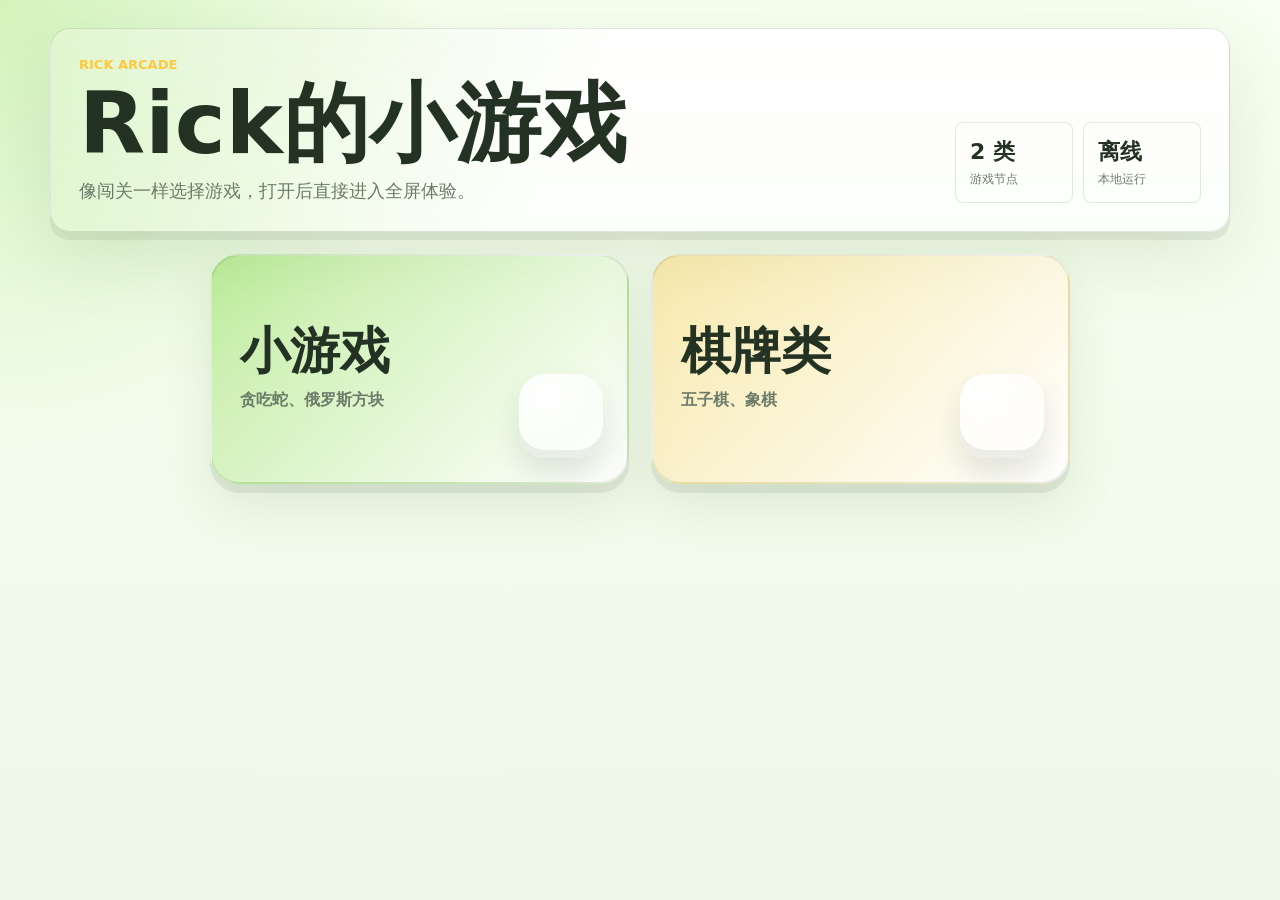
==== commit a461f04d: "Polish core game UI and remove arcade section" ====
--- a/android/app/src/main/assets/index.html
+++ b/android/app/src/main/assets/index.html
@@ -7,22 +7,16 @@
     <link rel="stylesheet" href="styles.css" />
   </head>
   <body>
-    <div id="splash" class="splash">
-      <div class="splash-logo-wrap">
-        <img src="assets/logo-transparent.png" alt="Rick的小游戏 Logo" />
-      </div>
-    </div>
-
     <main class="app-shell">
       <section id="homeScreen" class="home-screen active">
         <section class="hero home-hero">
           <div>
             <p class="eyebrow">Rick Arcade</p>
             <h1>Rick的小游戏</h1>
-            <p class="subtitle">选择一个分类，进入全屏游戏体验。</p>
+            <p class="subtitle">像闯关一样选择游戏，打开后直接进入全屏体验。</p>
           </div>
           <div class="hero-stats">
-            <div><span>3 类</span><small>游戏节点</small></div>
+            <div><span>2 类</span><small>游戏节点</small></div>
             <div><span>离线</span><small>本地运行</small></div>
           </div>
         </section>
@@ -35,10 +29,6 @@
           <button class="category-card board-card" data-category="board">
             <strong>棋牌类</strong>
             <span>五子棋、象棋</span>
-          </button>
-          <button class="category-card arcade-card" data-category="arcade">
-            <strong>街机类</strong>
-            <span>原创突击、街头投篮、太空射击</span>
           </button>
         </section>
       </section>
@@ -68,18 +58,6 @@
             <strong>象棋</strong>
             <span>本地引擎人机对战</span>
           </button>
-          <button class="game-choice shooter-choice" data-game="shooter" data-category="arcade">
-            <strong>像素突击</strong>
-            <span>原创横版街机射击</span>
-          </button>
-          <button class="game-choice hoops-choice" data-game="hoops" data-category="arcade">
-            <strong>街头投篮</strong>
-            <span>蓄力投篮，连进加分</span>
-          </button>
-          <button class="game-choice galaxy-choice" data-game="galaxy" data-category="arcade">
-            <strong>银河守卫</strong>
-            <span>移动闪避，连续射击</span>
-          </button>
         </section>
       </section>
 
@@ -100,15 +78,12 @@
           <canvas id="snakeCanvas" width="480" height="480" class="game-canvas active"></canvas>
           <div id="tetrisWrap" class="tetris-wrap">
             <canvas id="tetrisCanvas" width="300" height="600" class="game-canvas"></canvas>
-            <aside class="next-panel">
-              <small>下一个</small>
+            <aside class="next-panel" aria-label="下一个方块">
+              <small>NEXT</small>
               <canvas id="nextCanvas" width="150" height="150"></canvas>
             </aside>
           </div>
           <canvas id="gomokuCanvas" width="560" height="560" class="game-canvas"></canvas>
-          <canvas id="shooterCanvas" width="720" height="480" class="game-canvas"></canvas>
-          <canvas id="hoopsCanvas" width="560" height="560" class="game-canvas"></canvas>
-          <canvas id="galaxyCanvas" width="560" height="560" class="game-canvas"></canvas>
           <div id="xiangqiBoard" class="xiangqi-board" aria-label="中国象棋棋盘"></div>
 
           <div id="snakeStick" class="joystick" aria-label="贪吃蛇方向摇杆">
@@ -118,16 +93,10 @@
           </div>
 
           <div id="tetrisControls" class="tetris-controls" aria-label="俄罗斯方块移动控制">
-            <button id="tetrisLeft" type="button">左</button>
-            <button id="tetrisRotate" type="button">旋转</button>
-            <button id="tetrisRight" type="button">右</button>
-            <button id="fallBtn" type="button">下落</button>
-          </div>
-
-          <div id="arcadeControls" class="arcade-controls" aria-label="街机游戏控制">
-            <button id="arcadeLeft" type="button">左</button>
-            <button id="arcadeAction" type="button">动作</button>
-            <button id="arcadeRight" type="button">右</button>
+            <button id="tetrisLeft" type="button" aria-label="左移">←</button>
+            <button id="tetrisRotate" type="button" aria-label="旋转">↻</button>
+            <button id="tetrisRight" type="button" aria-label="右移">→</button>
+            <button id="fallBtn" type="button" aria-label="快速下落">↓</button>
           </div>
 
           <div id="boardTip" class="board-tip">红方回合</div>
--- a/android/app/src/main/assets/styles.css
+++ b/android/app/src/main/assets/styles.css
@@ -28,76 +28,6 @@
   color: var(--text);
 }
 
-.splash {
-  position: fixed;
-  inset: 0;
-  z-index: 50;
-  display: grid;
-  place-items: center;
-  align-content: center;
-  gap: 18px;
-  background: #fff;
-  animation: splashExit 0.38s ease 1.45s forwards;
-}
-
-.splash-logo-wrap {
-  width: min(46vw, 230px);
-  aspect-ratio: 1;
-  display: grid;
-  place-items: center;
-  border-radius: 30px;
-  background: #fff;
-  opacity: 0;
-  transform: scale(0.92);
-  animation: logoAppear 1.1s ease forwards;
-  box-shadow: 0 18px 52px rgba(22, 24, 28, 0.08);
-}
-
-.splash img {
-  width: 100%;
-  height: 100%;
-  border-radius: 28px;
-  object-fit: cover;
-}
-
-.splash-title {
-  display: flex;
-  align-items: baseline;
-  gap: 5px;
-  font-size: clamp(28px, 8vw, 46px);
-  font-weight: 950;
-  color: #16181c;
-  letter-spacing: 0;
-}
-
-.splash-title span {
-  opacity: 0;
-  transform: translateY(56px) scale(0.92);
-  animation: titleHop 0.72s cubic-bezier(0.2, 1.4, 0.28, 1) forwards;
-}
-
-.splash-title span:nth-child(1) { animation-delay: 2.25s; }
-.splash-title span:nth-child(2) { animation-delay: 2.45s; }
-.splash-title span:nth-child(3) { animation-delay: 2.65s; }
-.splash-title span:nth-child(4) { animation-delay: 2.85s; }
-.splash-title span:nth-child(5) { animation-delay: 3.05s; }
-.splash-title span:nth-child(6) { animation-delay: 3.25s; }
-
-@keyframes logoAppear {
-  0% { opacity: 0; transform: scale(0.86); filter: blur(8px); }
-  100% { opacity: 1; transform: scale(1); filter: blur(0); }
-}
-
-@keyframes titleHop {
-  0% { opacity: 0; transform: translateY(56px) scale(0.92); }
-  68% { opacity: 1; transform: translateY(-8px) scale(1.05); }
-  100% { opacity: 1; transform: translateY(0) scale(1); }
-}
-
-@keyframes splashExit {
-  to { opacity: 0; visibility: hidden; pointer-events: none; }
-}
-
 button {
   border: 0;
   color: inherit;
@@ -123,22 +53,63 @@
   display: block;
 }
 
+.home-screen.active,
+.library-screen.active {
+  animation: screenRise 0.28s ease both;
+}
+
+@keyframes screenRise {
+  from { opacity: 0; transform: translateY(10px); }
+  to { opacity: 1; transform: translateY(0); }
+}
+
 .category-menu {
   display: grid;
-  grid-template-columns: repeat(3, minmax(0, 1fr));
-  gap: 18px;
-  margin: 18px auto 0;
-  max-width: 980px;
+  grid-template-columns: repeat(2, minmax(0, 1fr));
+  gap: 22px;
+  margin: 22px auto 0;
+  max-width: 860px;
 }
 
 .category-card {
-  min-height: 210px;
+  position: relative;
+  min-height: 230px;
   border: 2px solid rgba(36, 50, 36, 0.08);
-  border-radius: 26px;
+  border-radius: 30px;
   color: var(--text);
-  padding: 24px;
+  padding: 28px;
   text-align: left;
   box-shadow: 0 9px 0 rgba(36, 50, 36, 0.08), 0 20px 48px rgba(87, 123, 65, 0.14);
+  overflow: hidden;
+  transition: transform 0.18s ease, box-shadow 0.18s ease, border-color 0.18s ease;
+}
+
+.category-card::after {
+  content: "";
+  position: absolute;
+  right: 24px;
+  bottom: 24px;
+  width: 84px;
+  aspect-ratio: 1;
+  border-radius: 26px;
+  background:
+    linear-gradient(135deg, rgba(255, 255, 255, 0.9), rgba(255, 255, 255, 0.38)),
+    radial-gradient(circle at 34% 28%, rgba(255, 255, 255, 0.98), rgba(255, 255, 255, 0) 42%);
+  box-shadow: inset 0 -8px 0 rgba(36, 50, 36, 0.08), 0 16px 30px rgba(36, 50, 36, 0.12);
+}
+
+.category-card:hover {
+  transform: translateY(-4px);
+  border-color: rgba(88, 204, 2, 0.5);
+  box-shadow: 0 12px 0 rgba(36, 50, 36, 0.08), 0 28px 58px rgba(87, 123, 65, 0.18);
+}
+
+.category-card:active,
+.game-choice:active,
+.ghost-btn:active,
+.settings-btn:active {
+  transform: translateY(5px);
+  box-shadow: 0 3px 0 rgba(36, 50, 36, 0.08), 0 12px 26px rgba(87, 123, 65, 0.1);
 }
 
 .category-card strong {
@@ -156,7 +127,6 @@
 
 .mini-card { background: linear-gradient(135deg, rgba(88, 204, 2, 0.32), #fff); }
 .board-card { background: linear-gradient(135deg, rgba(255, 200, 61, 0.36), #fff); }
-.arcade-card { background: linear-gradient(135deg, rgba(28, 176, 246, 0.28), #fff); }
 
 .library-header {
   display: grid;
@@ -209,6 +179,11 @@
   border-color: rgba(88, 204, 2, 0.58);
 }
 
+.game-choice.active {
+  border-color: rgba(88, 204, 2, 0.72);
+  box-shadow: 0 8px 0 rgba(88, 204, 2, 0.22), 0 18px 48px rgba(87, 123, 65, 0.16);
+}
+
 .game-choice strong {
   display: block;
   font-size: clamp(24px, 5vw, 42px);
@@ -226,8 +201,6 @@
 .tetris-choice { background: linear-gradient(135deg, rgba(28, 176, 246, 0.22), rgba(255, 255, 255, 0.86)), var(--panel); }
 .gomoku-choice { background: linear-gradient(135deg, rgba(255, 200, 61, 0.26), rgba(255, 255, 255, 0.86)), var(--panel); }
 .xiangqi-choice { background: linear-gradient(135deg, rgba(255, 107, 95, 0.22), rgba(255, 255, 255, 0.86)), var(--panel); }
-.shooter-choice { background: linear-gradient(135deg, rgba(160, 93, 255, 0.2), rgba(255, 255, 255, 0.86)), var(--panel); }
-.hoops-choice { background: linear-gradient(135deg, rgba(255, 150, 38, 0.24), rgba(255, 255, 255, 0.86)), var(--panel); }
 
 .game-header {
   display: grid;
@@ -452,6 +425,12 @@
   background: transparent;
 }
 
+.game-screen[data-game="tetris"] .game-area {
+  align-items: start;
+  padding-top: 76px;
+  padding-bottom: 154px;
+}
+
 .utility-panel {
   display: none;
 }
@@ -598,59 +577,45 @@
   left: 50%;
   bottom: 18px;
   transform: translateX(-50%);
-  grid-template-columns: repeat(3, minmax(74px, 1fr));
-  gap: 10px;
-  width: min(320px, calc(100% - 28px));
+  grid-template-columns: repeat(3, minmax(68px, 1fr));
+  gap: 12px;
+  width: min(360px, calc(100% - 28px));
+  padding: 10px;
+  border: 1px solid rgba(36, 50, 36, 0.12);
+  border-radius: 24px;
+  background: rgba(255, 255, 255, 0.68);
+  box-shadow: 0 18px 36px rgba(45, 72, 35, 0.18);
+  backdrop-filter: blur(14px);
 }
 
 .tetris-controls button {
-  min-height: 52px;
-  border-radius: 14px;
-  background: rgba(36, 50, 36, 0.1);
+  display: grid;
+  place-items: center;
+  min-height: 58px;
+  border-radius: 18px;
+  background: #fff;
   color: var(--text);
-  font-weight: 900;
+  font-size: 28px;
+  font-weight: 950;
   border: 1px solid rgba(36, 50, 36, 0.12);
-  box-shadow: 0 10px 24px rgba(87, 123, 65, 0.18);
-  backdrop-filter: blur(10px);
+  box-shadow: 0 6px 0 rgba(36, 50, 36, 0.12), 0 12px 22px rgba(87, 123, 65, 0.12);
+  touch-action: manipulation;
+}
+
+.tetris-controls button:active {
+  transform: translateY(4px);
+  box-shadow: 0 2px 0 rgba(36, 50, 36, 0.13), 0 8px 16px rgba(87, 123, 65, 0.1);
 }
 
 .tetris-controls #fallBtn {
   grid-column: 1 / -1;
   background: linear-gradient(135deg, var(--jade), #2e9d80);
   color: #fff;
+  min-height: 54px;
+  font-size: 32px;
 }
 
 .tetris-controls #tetrisRotate {
-  background: linear-gradient(135deg, var(--blue), #1687d9);
-  color: #fff;
-}
-
-.arcade-controls.show {
-  display: grid;
-}
-
-.arcade-controls {
-  display: none;
-  position: absolute;
-  left: 50%;
-  bottom: 18px;
-  transform: translateX(-50%);
-  grid-template-columns: repeat(3, minmax(74px, 1fr));
-  gap: 10px;
-  width: min(330px, calc(100% - 28px));
-}
-
-.arcade-controls button {
-  min-height: 52px;
-  border-radius: 14px;
-  background: rgba(36, 50, 36, 0.1);
-  color: var(--text);
-  font-weight: 900;
-  border: 1px solid rgba(36, 50, 36, 0.12);
-  box-shadow: 0 10px 24px rgba(87, 123, 65, 0.18);
-}
-
-.arcade-controls #arcadeAction {
   background: linear-gradient(135deg, var(--blue), #1687d9);
   color: #fff;
 }
@@ -669,18 +634,12 @@
 }
 
 .game-screen.active #snakeCanvas,
-.game-screen.active #gomokuCanvas,
-.game-screen.active #hoopsCanvas,
-.game-screen.active #galaxyCanvas {
+.game-screen.active #gomokuCanvas {
   width: min(94vw, calc(100vh - 100px));
 }
 
-.game-screen.active #shooterCanvas {
-  width: min(96vw, 900px);
-}
-
 .game-screen.active #tetrisCanvas {
-  height: min(78vh, 620px);
+  height: min(calc(100vh - 246px), 580px);
   width: auto;
 }
 
@@ -692,9 +651,12 @@
 
 .tetris-wrap {
   display: none;
-  grid-template-columns: auto 170px;
-  gap: 18px;
+  position: relative;
+  grid-template-columns: auto minmax(116px, 144px);
+  gap: 14px;
   align-items: start;
+  justify-content: center;
+  max-width: calc(100vw - 28px);
 }
 
 .tetris-wrap.active {
@@ -703,110 +665,153 @@
 
 .tetris-wrap .game-canvas {
   display: block;
+  border: 6px solid #243224;
+  border-radius: 18px;
+  background: #0f171a;
+  box-shadow:
+    inset 0 0 0 1px rgba(255, 255, 255, 0.08),
+    0 18px 0 rgba(36, 50, 36, 0.16),
+    0 30px 54px rgba(28, 48, 30, 0.24);
 }
 
 .next-panel {
-  border: 1px solid var(--line);
-  border-radius: 8px;
-  background: rgba(255, 255, 255, 0.045);
-  padding: 14px;
+  border: 1px solid rgba(36, 50, 36, 0.12);
+  border-radius: 18px;
+  background: rgba(255, 255, 255, 0.82);
+  padding: 12px;
+  box-shadow: 0 8px 0 rgba(36, 50, 36, 0.1), 0 18px 36px rgba(87, 123, 65, 0.14);
+  backdrop-filter: blur(12px);
 }
 
 .next-panel small {
+  display: block;
   margin: 0 0 10px;
-  color: var(--gold);
-  font-weight: 850;
+  color: var(--muted);
+  font-size: 12px;
+  font-weight: 950;
+  letter-spacing: 0;
 }
 
 #nextCanvas {
   width: 100%;
   height: auto;
-  border-radius: 8px;
-  background: #101416;
-  box-shadow: inset 0 0 0 1px var(--line);
+  border-radius: 14px;
+  background: #0f171a;
+  box-shadow: inset 0 0 0 1px rgba(255, 255, 255, 0.08);
 }
 
 .xiangqi-board {
   display: none;
   position: relative;
-  width: min(640px, 88vw);
+  width: min(94vw, 660px, calc((100vh - 118px) * 0.9));
   aspect-ratio: 9 / 10;
-  border: 5px solid #2e2118;
-  border-radius: 8px;
+  border: 7px solid #53331e;
+  border-radius: 18px;
   background:
-    linear-gradient(90deg, rgba(255, 228, 156, 0.22), transparent 9%, transparent 91%, rgba(102, 63, 29, 0.18)),
-    linear-gradient(180deg, #e5b86c, #d9a157 48%, #e2ae62);
+    radial-gradient(circle at 18% 14%, rgba(255, 239, 177, 0.78), rgba(255, 239, 177, 0) 28%),
+    linear-gradient(90deg, rgba(118, 69, 29, 0.18), transparent 9%, transparent 91%, rgba(118, 69, 29, 0.18)),
+    linear-gradient(180deg, #f3c879 0%, #dfad5f 48%, #edbf70 100%);
   box-shadow:
-    inset 0 0 0 9px rgba(85, 48, 22, 0.12),
-    inset 0 0 42px rgba(90, 52, 18, 0.18),
-    0 24px 70px rgba(0, 0, 0, 0.24);
+    inset 0 0 0 5px rgba(255, 238, 181, 0.28),
+    inset 0 0 0 13px rgba(84, 48, 22, 0.11),
+    inset 0 0 44px rgba(92, 48, 16, 0.2),
+    0 26px 66px rgba(46, 29, 14, 0.24);
   overflow: visible;
+  touch-action: manipulation;
 }
 
 .x-line {
   position: absolute;
-  background: rgba(69, 42, 22, 0.78);
+  background: rgba(79, 48, 24, 0.72);
+  border-radius: 999px;
   pointer-events: none;
 }
 
 .x-river {
   position: absolute;
-  left: 7%;
-  right: 7%;
-  top: 45%;
-  height: 10%;
+  left: 8.2%;
+  right: 8.2%;
+  top: 45.35%;
+  height: 9.3%;
   display: grid;
   place-items: center;
-  border-top: 4px solid rgba(69, 42, 22, 0.72);
-  border-bottom: 4px solid rgba(69, 42, 22, 0.72);
-  color: rgba(89, 54, 26, 0.52);
+  border-top: 3px solid rgba(79, 48, 24, 0.72);
+  border-bottom: 3px solid rgba(79, 48, 24, 0.72);
+  color: rgba(90, 54, 24, 0.54);
   font-size: clamp(22px, 5vw, 40px);
   font-weight: 900;
   letter-spacing: 0;
   pointer-events: none;
+  text-shadow: 0 1px 0 rgba(255, 230, 165, 0.8);
+}
+
+.x-star {
+  position: absolute;
+  width: clamp(10px, 2vw, 15px);
+  aspect-ratio: 1;
+  transform: translate(-50%, -50%) rotate(45deg);
+  border: 2px solid rgba(79, 48, 24, 0.72);
+  border-radius: 2px;
+  background: rgba(246, 204, 125, 0.65);
+  box-shadow: 0 0 0 4px rgba(244, 195, 110, 0.28);
+  pointer-events: none;
+  z-index: 1;
 }
 
 .piece {
   position: absolute;
   display: grid;
   place-items: center;
-  width: clamp(32px, 8.1%, 58px);
+  width: clamp(36px, 9.2%, 64px);
   aspect-ratio: 1;
   transform: translate(-50%, -50%);
   border-radius: 50%;
-  border: 4px solid #6f3d20;
-  background: radial-gradient(circle at 35% 28%, #fff2c6, #f2d18e 70%, #d9a962);
+  border: 4px solid #74431f;
+  background:
+    radial-gradient(circle at 34% 27%, #fff7d4 0 34%, #f1d396 66%, #d39d57 100%);
   color: #1c1712;
-  font-size: clamp(17px, 3.3vw, 28px);
+  font-size: clamp(18px, 3.6vw, 30px);
   font-weight: 900;
-  box-shadow: 0 5px 0 rgba(68, 36, 18, 0.5), 0 13px 24px rgba(35, 20, 12, 0.28);
+  box-shadow:
+    inset 0 -4px 0 rgba(103, 58, 24, 0.18),
+    0 5px 0 rgba(68, 36, 18, 0.56),
+    0 13px 24px rgba(35, 20, 12, 0.28);
   z-index: 2;
   touch-action: manipulation;
+  transition: transform 0.12s ease, box-shadow 0.12s ease, outline-color 0.12s ease;
 }
 
 .piece.red {
-  color: #c92620;
+  color: #c52a23;
+  border-color: #8a4926;
 }
 
 .piece.selected {
-  outline: 4px solid rgba(84, 199, 160, 0.92);
-  outline-offset: 3px;
+  transform: translate(-50%, -56%);
+  outline: 4px solid rgba(88, 204, 2, 0.95);
+  outline-offset: 4px;
+  box-shadow:
+    inset 0 -4px 0 rgba(103, 58, 24, 0.18),
+    0 7px 0 rgba(68, 36, 18, 0.52),
+    0 18px 30px rgba(35, 20, 12, 0.3),
+    0 0 0 10px rgba(88, 204, 2, 0.16);
 }
 
 .move-dot {
   position: absolute;
-  width: clamp(18px, 4.2%, 30px);
+  width: clamp(18px, 4.8%, 34px);
   aspect-ratio: 1;
   transform: translate(-50%, -50%);
   border-radius: 50%;
-  background: rgba(88, 204, 2, 0.78);
-  box-shadow: 0 0 0 8px rgba(88, 204, 2, 0.18);
+  border: 3px solid rgba(255, 255, 255, 0.86);
+  background: rgba(88, 204, 2, 0.82);
+  box-shadow: 0 0 0 8px rgba(88, 204, 2, 0.18), 0 10px 18px rgba(56, 112, 38, 0.18);
   z-index: 3;
 }
 
 .move-dot.capture {
   background: rgba(255, 107, 95, 0.9);
-  box-shadow: 0 0 0 8px rgba(255, 107, 95, 0.2);
+  box-shadow: 0 0 0 8px rgba(255, 107, 95, 0.2), 0 10px 18px rgba(120, 44, 34, 0.18);
 }
 
 .modal {
@@ -865,6 +870,24 @@
     gap: 12px;
   }
 
+  .category-menu {
+    grid-template-columns: 1fr;
+    gap: 14px;
+  }
+
+  .category-card {
+    min-height: 168px;
+    border-radius: 24px;
+    padding: 22px;
+  }
+
+  .category-card::after {
+    width: 64px;
+    right: 18px;
+    bottom: 18px;
+    border-radius: 20px;
+  }
+
   .game-choice {
     min-height: 118px;
     padding: 18px;
@@ -930,12 +953,50 @@
   }
 
   .tetris-wrap {
-    grid-template-columns: 1fr;
+    grid-template-columns: auto 76px;
+    gap: 8px;
+    max-width: calc(100vw - 14px);
   }
 
   .next-panel {
-    width: min(180px, 100%);
-    margin: 0 auto;
+    width: 76px;
+    padding: 8px;
+    border-radius: 14px;
+    margin: 0;
+  }
+
+  .next-panel small {
+    margin-bottom: 6px;
+    font-size: 10px;
+  }
+
+  .game-screen.active #tetrisCanvas {
+    height: min(calc(100vh - 250px), 540px);
+  }
+
+  .tetris-wrap .game-canvas {
+    border-width: 4px;
+    border-radius: 14px;
+  }
+
+  .tetris-controls {
+    bottom: 12px;
+    grid-template-columns: repeat(3, minmax(58px, 1fr));
+    gap: 8px;
+    width: min(328px, calc(100% - 20px));
+    padding: 8px;
+    border-radius: 20px;
+  }
+
+  .tetris-controls button {
+    min-height: 50px;
+    border-radius: 15px;
+    font-size: 24px;
+  }
+
+  .tetris-controls #fallBtn {
+    min-height: 48px;
+    font-size: 28px;
   }
 
   .xiangqi-board {
@@ -945,8 +1006,7 @@
 
 @media (pointer: fine) and (min-width: 861px) {
   .joystick.show,
-  .tetris-controls.show,
-  .arcade-controls.show {
+  .tetris-controls.show {
     display: none;
   }
 }
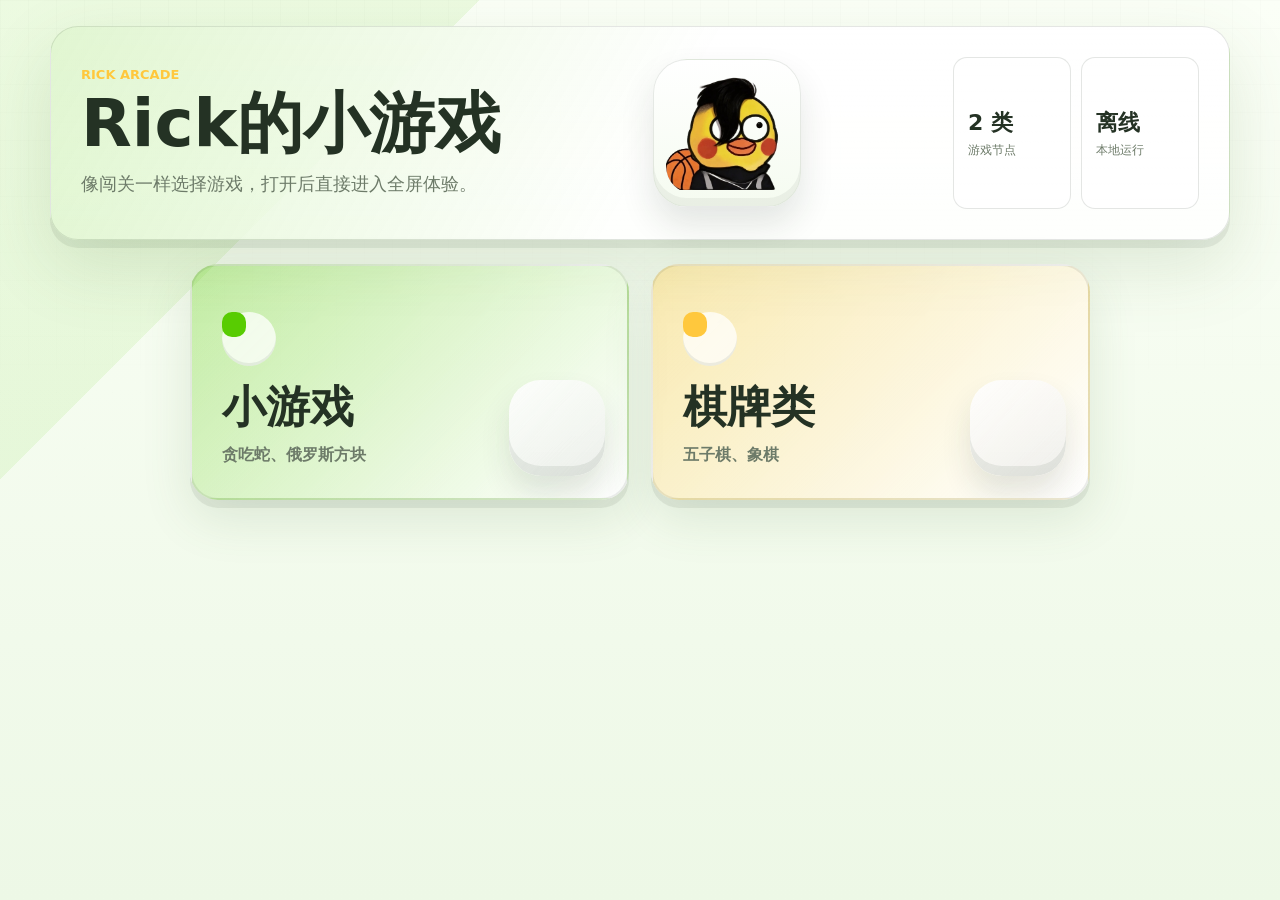
==== commit 97578005: "Polish app UI with mobile card design" ====
--- a/android/app/src/main/assets/index.html
+++ b/android/app/src/main/assets/index.html
@@ -10,10 +10,13 @@
     <main class="app-shell">
       <section id="homeScreen" class="home-screen active">
         <section class="hero home-hero">
-          <div>
+          <div class="hero-copy">
             <p class="eyebrow">Rick Arcade</p>
             <h1>Rick的小游戏</h1>
             <p class="subtitle">像闯关一样选择游戏，打开后直接进入全屏体验。</p>
+          </div>
+          <div class="hero-brand" aria-hidden="true">
+            <img src="assets/logo-transparent.png" alt="" />
           </div>
           <div class="hero-stats">
             <div><span>2 类</span><small>游戏节点</small></div>
@@ -23,10 +26,12 @@
 
         <section class="category-menu" aria-label="游戏分类">
           <button class="category-card mini-card" data-category="mini">
+            <span class="card-mark"></span>
             <strong>小游戏</strong>
             <span>贪吃蛇、俄罗斯方块</span>
           </button>
           <button class="category-card board-card" data-category="board">
+            <span class="card-mark"></span>
             <strong>棋牌类</strong>
             <span>五子棋、象棋</span>
           </button>
@@ -43,18 +48,22 @@
         </header>
         <section id="gameMenu" class="game-menu" aria-label="游戏列表">
           <button class="game-choice snake-choice" data-game="snake" data-category="mini">
+            <span class="choice-mark"></span>
             <strong>贪吃蛇</strong>
             <span>摇杆控制，吃果成长</span>
           </button>
           <button class="game-choice tetris-choice" data-game="tetris" data-category="mini">
+            <span class="choice-mark"></span>
             <strong>俄罗斯方块</strong>
             <span>左右移动，旋转下落</span>
           </button>
           <button class="game-choice gomoku-choice" data-game="gomoku" data-category="board">
+            <span class="choice-mark"></span>
             <strong>五子棋</strong>
             <span>人机或双人对弈</span>
           </button>
           <button class="game-choice xiangqi-choice" data-game="xiangqi" data-category="board">
+            <span class="choice-mark"></span>
             <strong>象棋</strong>
             <span>本地引擎人机对战</span>
           </button>
--- a/android/app/src/main/assets/styles.css
+++ b/android/app/src/main/assets/styles.css
@@ -1,8 +1,8 @@
 :root {
   color-scheme: light;
-  --bg: #f5fbef;
+  --bg: #f7fbf2;
   --panel: #ffffff;
-  --panel-2: #eef7e8;
+  --panel-2: #edf7e8;
   --text: #243224;
   --muted: #6d7b69;
   --line: rgba(36, 50, 36, 0.12);
@@ -11,6 +11,10 @@
   --coral: #ff6b5f;
   --blue: #1cb0f6;
   --ink: #151515;
+  --shadow-soft: 0 18px 50px rgba(75, 114, 63, 0.14);
+  --shadow-press: 0 8px 0 rgba(36, 50, 36, 0.08);
+  --radius-lg: 20px;
+  --radius-xl: 28px;
 }
 
 * {
@@ -23,9 +27,24 @@
   font-family:
     Inter, "Microsoft YaHei", "PingFang SC", system-ui, -apple-system, sans-serif;
   background:
-    radial-gradient(circle at top left, rgba(88, 204, 2, 0.22), transparent 28rem),
-    linear-gradient(180deg, #f7fff0 0%, #eef8e8 100%);
+    linear-gradient(135deg, rgba(88, 204, 2, 0.09) 0 22%, transparent 22% 100%),
+    linear-gradient(180deg, #fbfff7 0%, #edf8e6 100%);
   color: var(--text);
+  -webkit-font-smoothing: antialiased;
+}
+
+body::before {
+  content: "";
+  position: fixed;
+  inset: 0;
+  pointer-events: none;
+  background-image:
+    linear-gradient(rgba(36, 50, 36, 0.035) 1px, transparent 1px),
+    linear-gradient(90deg, rgba(36, 50, 36, 0.035) 1px, transparent 1px);
+  background-size: 28px 28px;
+  mask-image: linear-gradient(180deg, rgba(0, 0, 0, 0.42), transparent 68%);
+  opacity: 0.8;
+  z-index: 0;
 }
 
 button {
@@ -38,7 +57,9 @@
 .app-shell {
   width: min(1180px, calc(100% - 32px));
   margin: 0 auto;
-  padding: 28px 0;
+  padding: 26px 0 34px;
+  position: relative;
+  z-index: 1;
 }
 
 .home-screen,
@@ -59,7 +80,7 @@
 }
 
 @keyframes screenRise {
-  from { opacity: 0; transform: translateY(10px); }
+  from { opacity: 0; transform: translateY(14px) scale(0.992); }
   to { opacity: 1; transform: translateY(0); }
 }
 
@@ -67,41 +88,73 @@
   display: grid;
   grid-template-columns: repeat(2, minmax(0, 1fr));
   gap: 22px;
-  margin: 22px auto 0;
-  max-width: 860px;
+  margin: 24px auto 0;
+  max-width: 900px;
 }
 
 .category-card {
   position: relative;
-  min-height: 230px;
-  border: 2px solid rgba(36, 50, 36, 0.08);
-  border-radius: 30px;
+  min-height: 236px;
+  border: 2px solid rgba(36, 50, 36, 0.09);
+  border-radius: var(--radius-xl);
   color: var(--text);
-  padding: 28px;
+  padding: 30px;
   text-align: left;
-  box-shadow: 0 9px 0 rgba(36, 50, 36, 0.08), 0 20px 48px rgba(87, 123, 65, 0.14);
+  box-shadow: var(--shadow-press), var(--shadow-soft);
   overflow: hidden;
-  transition: transform 0.18s ease, box-shadow 0.18s ease, border-color 0.18s ease;
-}
+  transition: transform 0.18s ease, box-shadow 0.18s ease, border-color 0.18s ease, filter 0.18s ease;
+  animation: cardIn 0.34s ease both;
+}
+
+.category-card:nth-child(2),
+.game-choice:nth-child(2) { animation-delay: 0.04s; }
+.game-choice:nth-child(3) { animation-delay: 0.08s; }
+.game-choice:nth-child(4) { animation-delay: 0.12s; }
 
 .category-card::after {
   content: "";
   position: absolute;
-  right: 24px;
-  bottom: 24px;
-  width: 84px;
+  right: 22px;
+  bottom: 22px;
+  width: 96px;
   aspect-ratio: 1;
-  border-radius: 26px;
+  border-radius: 32px;
   background:
-    linear-gradient(135deg, rgba(255, 255, 255, 0.9), rgba(255, 255, 255, 0.38)),
-    radial-gradient(circle at 34% 28%, rgba(255, 255, 255, 0.98), rgba(255, 255, 255, 0) 42%);
-  box-shadow: inset 0 -8px 0 rgba(36, 50, 36, 0.08), 0 16px 30px rgba(36, 50, 36, 0.12);
+    linear-gradient(135deg, rgba(255, 255, 255, 0.92), rgba(255, 255, 255, 0.36)),
+    linear-gradient(180deg, rgba(36, 50, 36, 0.05), rgba(36, 50, 36, 0.12));
+  box-shadow: inset 0 -10px 0 rgba(36, 50, 36, 0.08), 0 18px 30px rgba(36, 50, 36, 0.12);
+}
+
+.card-mark,
+.choice-mark {
+  display: inline-grid;
+  place-items: center;
+  border-radius: 999px;
+  background: rgba(255, 255, 255, 0.74);
+  box-shadow: inset 0 -3px 0 rgba(36, 50, 36, 0.08);
+}
+
+.card-mark {
+  width: 54px;
+  aspect-ratio: 1;
+  margin-bottom: 18px;
+}
+
+.card-mark::before,
+.choice-mark::before {
+  content: "";
+  display: block;
+  width: 45%;
+  aspect-ratio: 1;
+  border-radius: 10px;
+  background: var(--jade);
 }
 
 .category-card:hover {
   transform: translateY(-4px);
   border-color: rgba(88, 204, 2, 0.5);
   box-shadow: 0 12px 0 rgba(36, 50, 36, 0.08), 0 28px 58px rgba(87, 123, 65, 0.18);
+  filter: saturate(1.04);
 }
 
 .category-card:active,
@@ -114,8 +167,9 @@
 
 .category-card strong {
   display: block;
-  font-size: clamp(30px, 6vw, 50px);
-  line-height: 1;
+  font-size: 44px;
+  line-height: 1.05;
+  letter-spacing: 0;
 }
 
 .category-card span {
@@ -128,12 +182,17 @@
 .mini-card { background: linear-gradient(135deg, rgba(88, 204, 2, 0.32), #fff); }
 .board-card { background: linear-gradient(135deg, rgba(255, 200, 61, 0.36), #fff); }
 
+.mini-card .card-mark::before { background: var(--jade); }
+.board-card .card-mark::before { background: var(--gold); }
+
 .library-header {
   display: grid;
-  grid-template-columns: 140px 1fr 140px;
+  grid-template-columns: 136px 1fr 136px;
   align-items: center;
   gap: 12px;
-  margin-bottom: 12px;
+  margin: 0 auto 18px;
+  max-width: 900px;
+  padding: 8px 0;
 }
 
 .library-header div {
@@ -143,13 +202,13 @@
 
 .ghost-btn,
 .settings-btn {
-  min-height: 46px;
+  min-height: 50px;
   border: 1px solid var(--line);
-  border-radius: 14px;
+  border-radius: 16px;
   background: var(--panel);
   color: var(--text);
   font-weight: 850;
-  box-shadow: 0 5px 0 rgba(36, 50, 36, 0.08);
+  box-shadow: 0 5px 0 rgba(36, 50, 36, 0.08), 0 14px 26px rgba(87, 123, 65, 0.1);
 }
 
 .game-menu {
@@ -157,21 +216,32 @@
   grid-template-columns: repeat(2, minmax(0, 1fr));
   gap: 18px;
   margin: 18px auto 0;
-  max-width: 840px;
+  max-width: 900px;
 }
 
 .game-choice {
-  min-height: 154px;
+  position: relative;
+  min-height: 168px;
   border: 2px solid rgba(36, 50, 36, 0.08);
-  border-radius: 22px;
+  border-radius: 24px;
   background:
     linear-gradient(135deg, rgba(255, 255, 255, 0.92), rgba(255, 255, 255, 0.72)),
     var(--panel);
   color: var(--text);
-  padding: 22px;
+  padding: 22px 22px 22px 94px;
   text-align: left;
   box-shadow: 0 8px 0 rgba(36, 50, 36, 0.08), 0 18px 48px rgba(87, 123, 65, 0.12);
-  transition: transform 0.16s ease, border-color 0.16s ease, background 0.16s ease;
+  transition: transform 0.16s ease, border-color 0.16s ease, background 0.16s ease, box-shadow 0.16s ease;
+  overflow: hidden;
+  animation: cardIn 0.34s ease both;
+}
+
+.choice-mark {
+  position: absolute;
+  left: 22px;
+  top: 24px;
+  width: 52px;
+  aspect-ratio: 1;
 }
 
 .game-choice:hover {
@@ -186,8 +256,9 @@
 
 .game-choice strong {
   display: block;
-  font-size: clamp(24px, 5vw, 42px);
-  line-height: 1;
+  font-size: 34px;
+  line-height: 1.05;
+  letter-spacing: 0;
 }
 
 .game-choice span {
@@ -195,6 +266,7 @@
   margin-top: 12px;
   color: var(--muted);
   font-size: 15px;
+  line-height: 1.5;
 }
 
 .snake-choice { background: linear-gradient(135deg, rgba(88, 204, 2, 0.22), rgba(255, 255, 255, 0.86)), var(--panel); }
@@ -202,6 +274,11 @@
 .gomoku-choice { background: linear-gradient(135deg, rgba(255, 200, 61, 0.26), rgba(255, 255, 255, 0.86)), var(--panel); }
 .xiangqi-choice { background: linear-gradient(135deg, rgba(255, 107, 95, 0.22), rgba(255, 255, 255, 0.86)), var(--panel); }
 
+.snake-choice .choice-mark::before { background: var(--jade); border-radius: 50%; }
+.tetris-choice .choice-mark::before { background: var(--blue); }
+.gomoku-choice .choice-mark::before { background: var(--gold); border-radius: 50%; }
+.xiangqi-choice .choice-mark::before { background: var(--coral); }
+
 .game-header {
   display: grid;
   grid-template-columns: 140px 1fr 100px;
@@ -212,35 +289,60 @@
 
 .play-hud {
   position: fixed;
-  top: 10px;
-  left: 12px;
-  right: 12px;
+  top: 34px;
+  left: 24px;
+  right: 24px;
   z-index: 10;
   display: flex;
   align-items: center;
   justify-content: space-between;
+  gap: 14px;
   pointer-events: none;
+  padding: 10px 12px 10px 18px;
+  border: 1px solid rgba(36, 50, 36, 0.08);
+  border-radius: 22px;
+  background: rgba(255, 255, 255, 0.66);
+  box-shadow: 0 16px 34px rgba(87, 123, 65, 0.12);
+  backdrop-filter: blur(14px);
+}
+
+.play-hud > div:first-child {
+  flex: 0 0 auto;
+  min-width: 112px;
 }
 
 .hud-pills {
-  display: flex;
-  gap: 8px;
+  display: none;
+  gap: 12px;
   align-items: center;
   justify-content: center;
+  flex: 1 1 auto;
+  min-width: 0;
   pointer-events: none;
 }
 
 .hud-pills span,
 .board-tip {
-  min-height: 34px;
+  min-height: 48px;
   display: grid;
   place-items: center;
   border-radius: 999px;
-  padding: 0 13px;
+  padding: 0 20px;
   background: rgba(255, 255, 255, 0.82);
   color: var(--text);
   font-weight: 900;
+  line-height: 1;
+  white-space: nowrap;
+  word-break: keep-all;
   box-shadow: 0 5px 18px rgba(87, 123, 65, 0.14);
+}
+
+.hud-pills span {
+  min-width: 104px;
+}
+
+.hud-pills #hudStatus {
+  min-width: 188px;
 }
 
 .board-tip {
@@ -250,6 +352,9 @@
   bottom: 18px;
   transform: translateX(-50%);
   z-index: 4;
+  border: 1px solid rgba(36, 50, 36, 0.08);
+  background: rgba(255, 255, 255, 0.88);
+  backdrop-filter: blur(12px);
 }
 
 .board-tip.show {
@@ -257,17 +362,25 @@
 }
 
 .play-hud h1 {
-  font-size: clamp(22px, 5vw, 38px);
+  font-size: 32px;
+  margin: 0;
+  line-height: 1.05;
+  white-space: nowrap;
   text-shadow: 0 2px 18px rgba(255, 255, 255, 0.75);
 }
 
 .play-hud .eyebrow {
   margin-bottom: 2px;
+  white-space: nowrap;
 }
 
 .play-hud .settings-btn {
   pointer-events: auto;
-  min-width: 82px;
+  min-width: 104px;
+  min-height: 58px;
+  white-space: nowrap;
+  border-radius: 18px;
+  background: linear-gradient(180deg, #fff, #f5faf0);
 }
 
 .game-header h1 {
@@ -300,17 +413,40 @@
 
 .hero {
   display: flex;
-  align-items: end;
+  align-items: center;
   justify-content: space-between;
   gap: 24px;
-  min-height: 176px;
-  padding: 28px;
+  min-height: 214px;
+  padding: 30px;
   border: 1px solid var(--line);
-  border-radius: 20px;
+  border-radius: var(--radius-xl);
   background:
-    linear-gradient(120deg, rgba(88, 204, 2, 0.18), transparent 45%),
-    linear-gradient(180deg, rgba(255, 255, 255, 0.96), rgba(255, 255, 255, 0.76));
-  box-shadow: 0 8px 0 rgba(36, 50, 36, 0.08), 0 24px 70px rgba(87, 123, 65, 0.14);
+    linear-gradient(120deg, rgba(88, 204, 2, 0.18), transparent 52%),
+    linear-gradient(180deg, rgba(255, 255, 255, 0.98), rgba(255, 255, 255, 0.82));
+  box-shadow: var(--shadow-press), 0 26px 70px rgba(87, 123, 65, 0.16);
+}
+
+.hero-copy {
+  min-width: 0;
+}
+
+.hero-brand {
+  flex: 0 0 auto;
+  width: min(22vw, 148px);
+  aspect-ratio: 1;
+  display: grid;
+  place-items: center;
+  border: 1px solid rgba(36, 50, 36, 0.1);
+  border-radius: 34px;
+  background: linear-gradient(180deg, #fff, #f5fbf0);
+  box-shadow: inset 0 -8px 0 rgba(36, 50, 36, 0.06), 0 18px 34px rgba(36, 50, 36, 0.12);
+}
+
+.hero-brand img {
+  width: 84%;
+  height: 84%;
+  object-fit: contain;
+  border-radius: 28px;
 }
 
 .eyebrow {
@@ -323,8 +459,9 @@
 
 h1 {
   margin: 0;
-  font-size: clamp(42px, 8vw, 86px);
-  line-height: 0.96;
+  font-size: 66px;
+  line-height: 0.98;
+  letter-spacing: 0;
 }
 
 .subtitle {
@@ -332,24 +469,29 @@
   margin: 14px 0 0;
   color: var(--muted);
   font-size: 18px;
+  line-height: 1.6;
 }
 
 .hero-stats {
   display: grid;
   grid-template-columns: repeat(2, minmax(118px, 1fr));
   gap: 10px;
+  align-self: stretch;
 }
 
 .hero-stats div,
 .score-grid div,
 .help {
   border: 1px solid var(--line);
-  border-radius: 8px;
-  background: rgba(255, 255, 255, 0.045);
+  border-radius: 14px;
+  background: rgba(255, 255, 255, 0.62);
 }
 
 .hero-stats div {
   padding: 14px;
+  display: grid;
+  align-content: center;
+  min-height: 84px;
 }
 
 .hero-stats span,
@@ -407,7 +549,9 @@
   position: fixed;
   inset: 0;
   z-index: 5;
-  background: linear-gradient(180deg, #f7fff0, #eaf7e3);
+  background:
+    linear-gradient(135deg, rgba(28, 176, 246, 0.08), transparent 42%),
+    linear-gradient(180deg, #f9fff4, #eaf7e3);
   overflow: hidden;
 }
 
@@ -417,7 +561,7 @@
   display: grid;
   place-items: center;
   min-height: 100vh;
-  padding: 72px 12px 18px;
+  padding: 118px 12px 18px;
   overflow: hidden;
   border: 0;
   border-radius: 0;
@@ -427,7 +571,7 @@
 
 .game-screen[data-game="tetris"] .game-area {
   align-items: start;
-  padding-top: 76px;
+  padding-top: 116px;
   padding-bottom: 154px;
 }
 
@@ -703,80 +847,90 @@
 .xiangqi-board {
   display: none;
   position: relative;
-  width: min(94vw, 660px, calc((100vh - 118px) * 0.9));
+  width: min(94vw, 650px, calc((100vh - 128px) * 0.9));
   aspect-ratio: 9 / 10;
-  border: 7px solid #53331e;
-  border-radius: 18px;
+  border: 8px solid #4b2b17;
+  border-radius: 14px;
   background:
-    radial-gradient(circle at 18% 14%, rgba(255, 239, 177, 0.78), rgba(255, 239, 177, 0) 28%),
-    linear-gradient(90deg, rgba(118, 69, 29, 0.18), transparent 9%, transparent 91%, rgba(118, 69, 29, 0.18)),
-    linear-gradient(180deg, #f3c879 0%, #dfad5f 48%, #edbf70 100%);
+    linear-gradient(90deg, rgba(98, 59, 24, 0.14), transparent 8%, transparent 92%, rgba(98, 59, 24, 0.14)),
+    radial-gradient(circle at 20% 12%, rgba(255, 239, 183, 0.72), rgba(255, 239, 183, 0) 28%),
+    linear-gradient(180deg, #efc57b 0%, #dfae61 50%, #edc174 100%);
   box-shadow:
-    inset 0 0 0 5px rgba(255, 238, 181, 0.28),
-    inset 0 0 0 13px rgba(84, 48, 22, 0.11),
-    inset 0 0 44px rgba(92, 48, 16, 0.2),
-    0 26px 66px rgba(46, 29, 14, 0.24);
+    inset 0 0 0 5px rgba(255, 237, 176, 0.25),
+    inset 0 0 0 15px rgba(87, 48, 21, 0.13),
+    inset 0 0 42px rgba(75, 39, 15, 0.2),
+    0 24px 58px rgba(46, 29, 14, 0.24);
   overflow: visible;
   touch-action: manipulation;
 }
 
-.x-line {
+.x-grid {
   position: absolute;
-  background: rgba(79, 48, 24, 0.72);
-  border-radius: 999px;
+  inset: 0;
+  width: 100%;
+  height: 100%;
+  overflow: visible;
   pointer-events: none;
+  z-index: 0;
+}
+
+.grid-line,
+.palace-line,
+.grid-mark {
+  fill: none;
+  stroke: rgba(72, 43, 21, 0.78);
+  stroke-width: 3;
+  stroke-linecap: square;
+  vector-effect: non-scaling-stroke;
+}
+
+.palace-line {
+  stroke-width: 3.3;
+}
+
+.grid-mark {
+  stroke-width: 2.3;
+  stroke-linecap: round;
 }
 
 .x-river {
   position: absolute;
-  left: 8.2%;
-  right: 8.2%;
-  top: 45.35%;
-  height: 9.3%;
+  left: 8.6%;
+  right: 8.6%;
+  top: 46%;
+  height: 8%;
   display: grid;
   place-items: center;
-  border-top: 3px solid rgba(79, 48, 24, 0.72);
-  border-bottom: 3px solid rgba(79, 48, 24, 0.72);
-  color: rgba(90, 54, 24, 0.54);
-  font-size: clamp(22px, 5vw, 40px);
+  border: 0;
+  color: rgba(91, 55, 24, 0.56);
+  font-size: clamp(22px, 5vw, 38px);
   font-weight: 900;
   letter-spacing: 0;
   pointer-events: none;
+  z-index: 1;
   text-shadow: 0 1px 0 rgba(255, 230, 165, 0.8);
-}
-
-.x-star {
-  position: absolute;
-  width: clamp(10px, 2vw, 15px);
-  aspect-ratio: 1;
-  transform: translate(-50%, -50%) rotate(45deg);
-  border: 2px solid rgba(79, 48, 24, 0.72);
-  border-radius: 2px;
-  background: rgba(246, 204, 125, 0.65);
-  box-shadow: 0 0 0 4px rgba(244, 195, 110, 0.28);
-  pointer-events: none;
-  z-index: 1;
 }
 
 .piece {
   position: absolute;
   display: grid;
   place-items: center;
-  width: clamp(36px, 9.2%, 64px);
+  width: min(9.4%, 62px);
+  min-width: 34px;
   aspect-ratio: 1;
   transform: translate(-50%, -50%);
   border-radius: 50%;
-  border: 4px solid #74431f;
+  border: 4px solid #71401f;
   background:
     radial-gradient(circle at 34% 27%, #fff7d4 0 34%, #f1d396 66%, #d39d57 100%);
   color: #1c1712;
-  font-size: clamp(18px, 3.6vw, 30px);
+  font-size: clamp(18px, 3.45vw, 29px);
   font-weight: 900;
   box-shadow:
     inset 0 -4px 0 rgba(103, 58, 24, 0.18),
     0 5px 0 rgba(68, 36, 18, 0.56),
     0 13px 24px rgba(35, 20, 12, 0.28);
-  z-index: 2;
+  z-index: 4;
   touch-action: manipulation;
   transition: transform 0.12s ease, box-shadow 0.12s ease, outline-color 0.12s ease;
 }
@@ -797,6 +951,16 @@
     0 0 0 10px rgba(88, 204, 2, 0.16);
 }
 
+.piece.in-check {
+  outline: 4px solid rgba(255, 63, 52, 0.95);
+  outline-offset: 4px;
+  box-shadow:
+    inset 0 -4px 0 rgba(103, 58, 24, 0.18),
+    0 7px 0 rgba(68, 36, 18, 0.52),
+    0 16px 30px rgba(35, 20, 12, 0.28),
+    0 0 0 12px rgba(255, 63, 52, 0.18);
+}
+
 .move-dot {
   position: absolute;
   width: clamp(18px, 4.8%, 34px);
@@ -806,7 +970,7 @@
   border: 3px solid rgba(255, 255, 255, 0.86);
   background: rgba(88, 204, 2, 0.82);
   box-shadow: 0 0 0 8px rgba(88, 204, 2, 0.18), 0 10px 18px rgba(56, 112, 38, 0.18);
-  z-index: 3;
+  z-index: 5;
 }
 
 .move-dot.capture {
@@ -819,9 +983,9 @@
   inset: 0;
   z-index: 20;
   display: none;
-  place-items: center;
+  place-items: end center;
   padding: 22px;
-  background: rgba(10, 12, 14, 0.72);
+  background: rgba(20, 30, 22, 0.36);
   backdrop-filter: blur(10px);
 }
 
@@ -830,18 +994,20 @@
 }
 
 .modal-card {
-  width: min(420px, 100%);
+  width: min(460px, 100%);
   border: 1px solid var(--line);
-  border-radius: 8px;
-  background: linear-gradient(180deg, #232a2f, #171b1f);
+  border-radius: 26px;
+  background: linear-gradient(180deg, #ffffff, #f4fbef);
   padding: 26px;
-  box-shadow: 0 28px 90px rgba(0, 0, 0, 0.42);
+  box-shadow: 0 28px 90px rgba(32, 52, 28, 0.3);
   text-align: center;
+  animation: sheetIn 0.22s ease both;
 }
 
 .modal-card h2 {
   margin: 6px 0 12px;
   font-size: 32px;
+  color: var(--text);
 }
 
 .modal-card p {
@@ -852,11 +1018,35 @@
 
 .modal-card button {
   width: 100%;
-  min-height: 48px;
-  border-radius: 8px;
-  background: linear-gradient(135deg, var(--gold), #d7813d);
-  color: #1b1408;
+  min-height: 52px;
+  margin-top: 10px;
+  border-radius: 16px;
+  background: #fff;
+  color: var(--text);
   font-weight: 850;
+  border: 1px solid rgba(36, 50, 36, 0.1);
+  box-shadow: 0 5px 0 rgba(36, 50, 36, 0.08);
+}
+
+.modal-card button.primary {
+  background: linear-gradient(135deg, var(--jade), #39a900);
+  color: #fff;
+  border-color: rgba(45, 145, 0, 0.2);
+}
+
+.modal-card button:active {
+  transform: translateY(4px);
+  box-shadow: 0 1px 0 rgba(36, 50, 36, 0.08);
+}
+
+@keyframes sheetIn {
+  from { opacity: 0; transform: translateY(22px) scale(0.98); }
+  to { opacity: 1; transform: translateY(0) scale(1); }
+}
+
+@keyframes cardIn {
+  from { opacity: 0; transform: translateY(12px) scale(0.98); }
+  to { opacity: 1; transform: translateY(0) scale(1); }
 }
 
 @media (max-width: 860px) {
@@ -865,6 +1055,48 @@
     padding: 10px 0 20px;
   }
 
+  .play-hud {
+    top: 30px;
+    left: 18px;
+    right: 18px;
+    gap: 10px;
+    padding: 8px 10px 8px 14px;
+    border-radius: 20px;
+  }
+
+  .play-hud > div:first-child {
+    min-width: 86px;
+  }
+
+  .play-hud h1 {
+    font-size: 28px;
+  }
+
+  .play-hud .eyebrow {
+    font-size: 13px;
+  }
+
+  .hud-pills {
+    gap: 8px;
+  }
+
+  .hud-pills span {
+    min-width: 82px;
+    min-height: 46px;
+    padding: 0 14px;
+    font-size: 20px;
+  }
+
+  .hud-pills #hudStatus {
+    min-width: 154px;
+    font-size: 19px;
+  }
+
+  .play-hud .settings-btn {
+    min-width: 96px;
+    min-height: 54px;
+  }
+
   .game-menu {
     grid-template-columns: 1fr;
     gap: 12px;
@@ -879,6 +1111,10 @@
     min-height: 168px;
     border-radius: 24px;
     padding: 22px;
+  }
+
+  .category-card strong {
+    font-size: 34px;
   }
 
   .category-card::after {
@@ -889,8 +1125,19 @@
   }
 
   .game-choice {
-    min-height: 118px;
-    padding: 18px;
+    min-height: 124px;
+    padding: 18px 18px 18px 82px;
+    border-radius: 20px;
+  }
+
+  .choice-mark {
+    left: 18px;
+    top: 20px;
+    width: 46px;
+  }
+
+  .game-choice strong {
+    font-size: 28px;
   }
 
   .game-header {
@@ -923,6 +1170,17 @@
   .hero {
     display: block;
     padding: 22px;
+    min-height: 0;
+  }
+
+  .hero-brand {
+    width: 96px;
+    margin-top: 20px;
+    border-radius: 24px;
+  }
+
+  h1 {
+    font-size: 46px;
   }
 
   .hero-stats {
@@ -1002,6 +1260,15 @@
   .xiangqi-board {
     width: min(94vw, 620px);
   }
+
+  .modal {
+    padding: 14px;
+  }
+
+  .modal-card {
+    border-radius: 24px;
+    padding: 22px;
+  }
 }
 
 @media (pointer: fine) and (min-width: 861px) {
